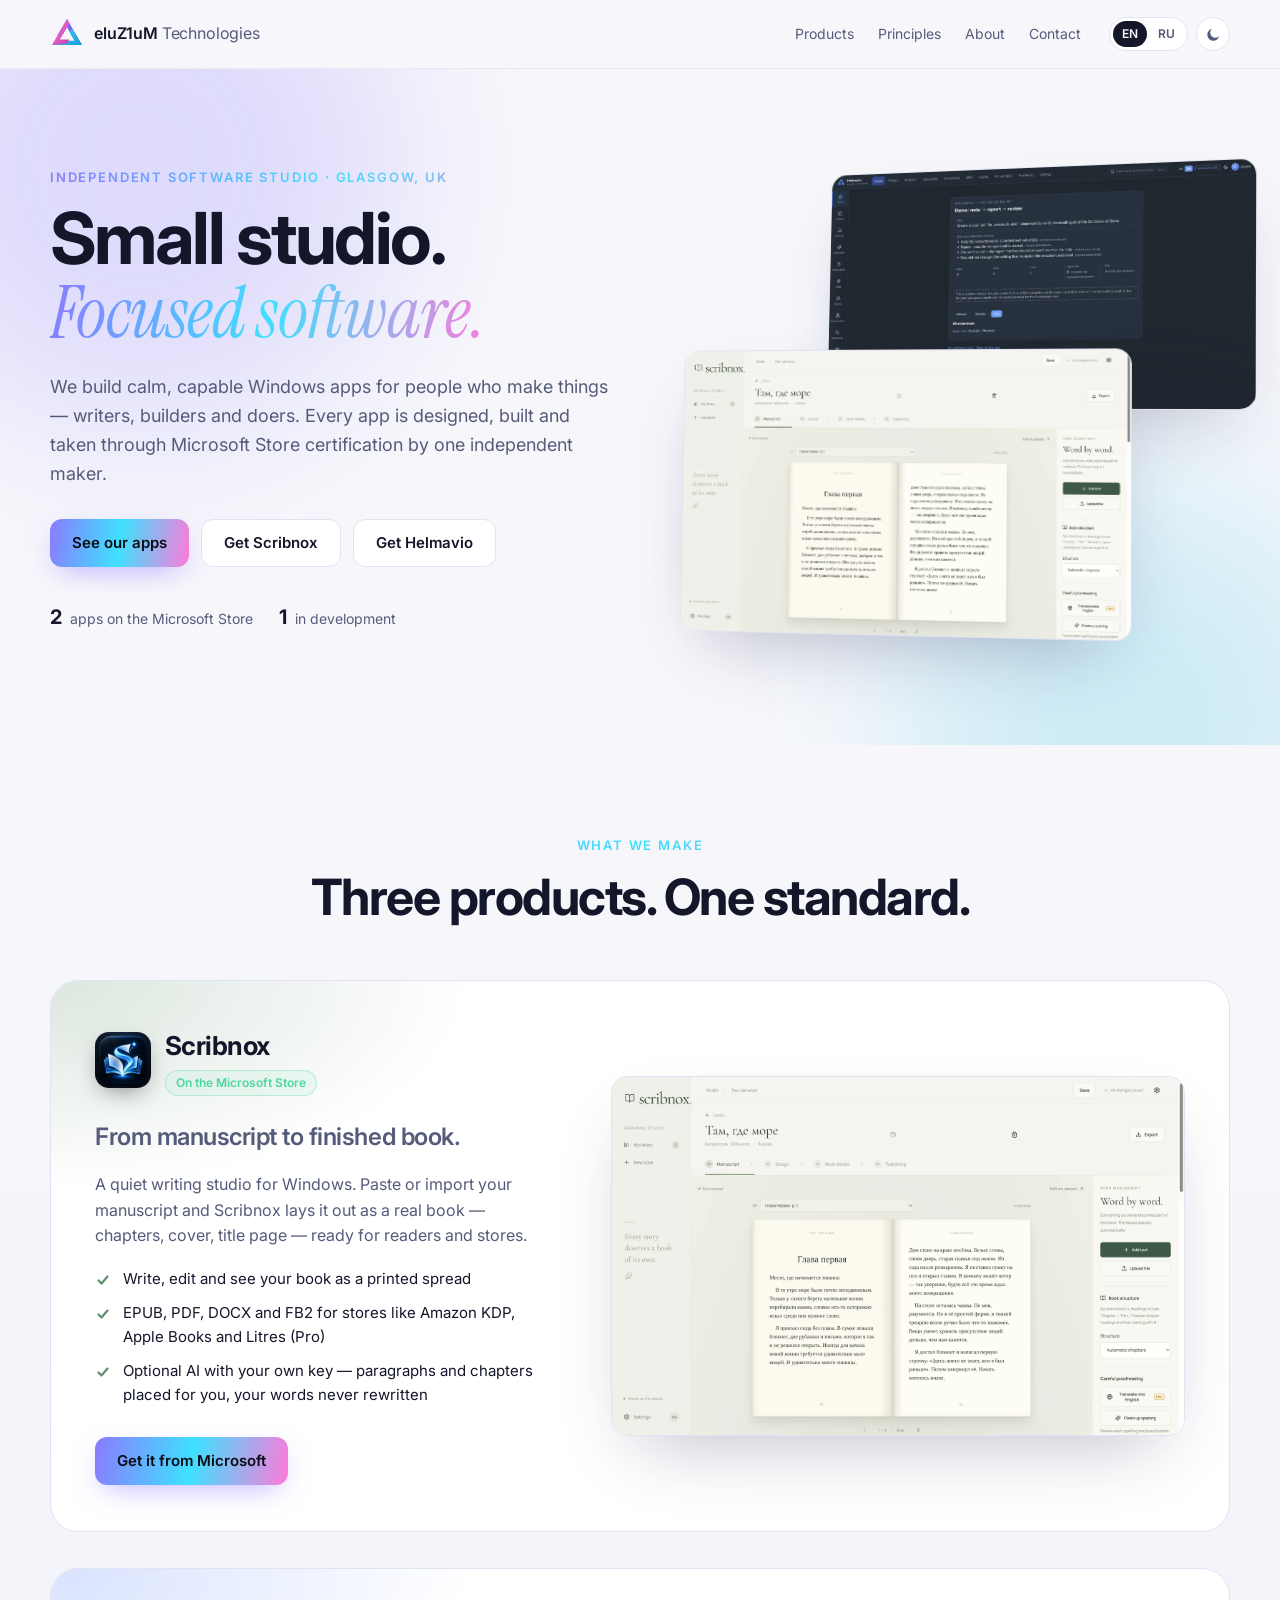
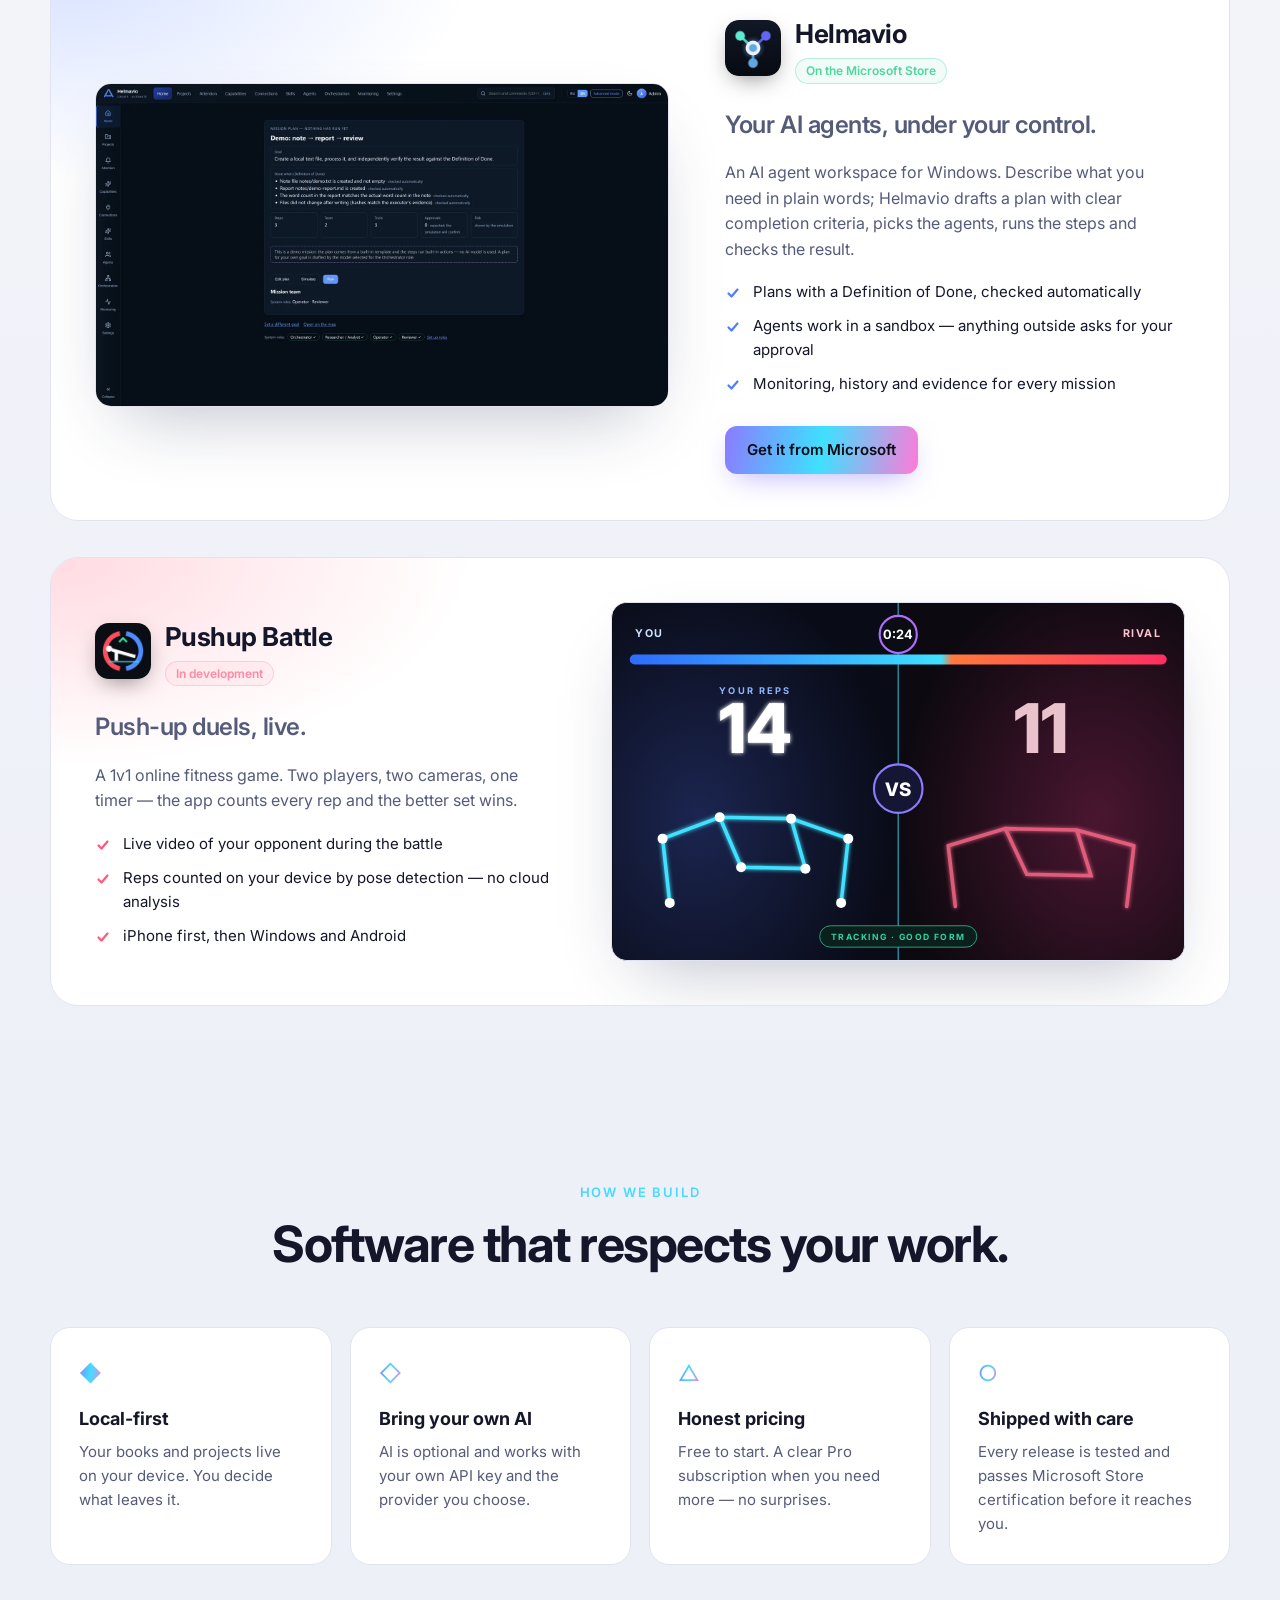
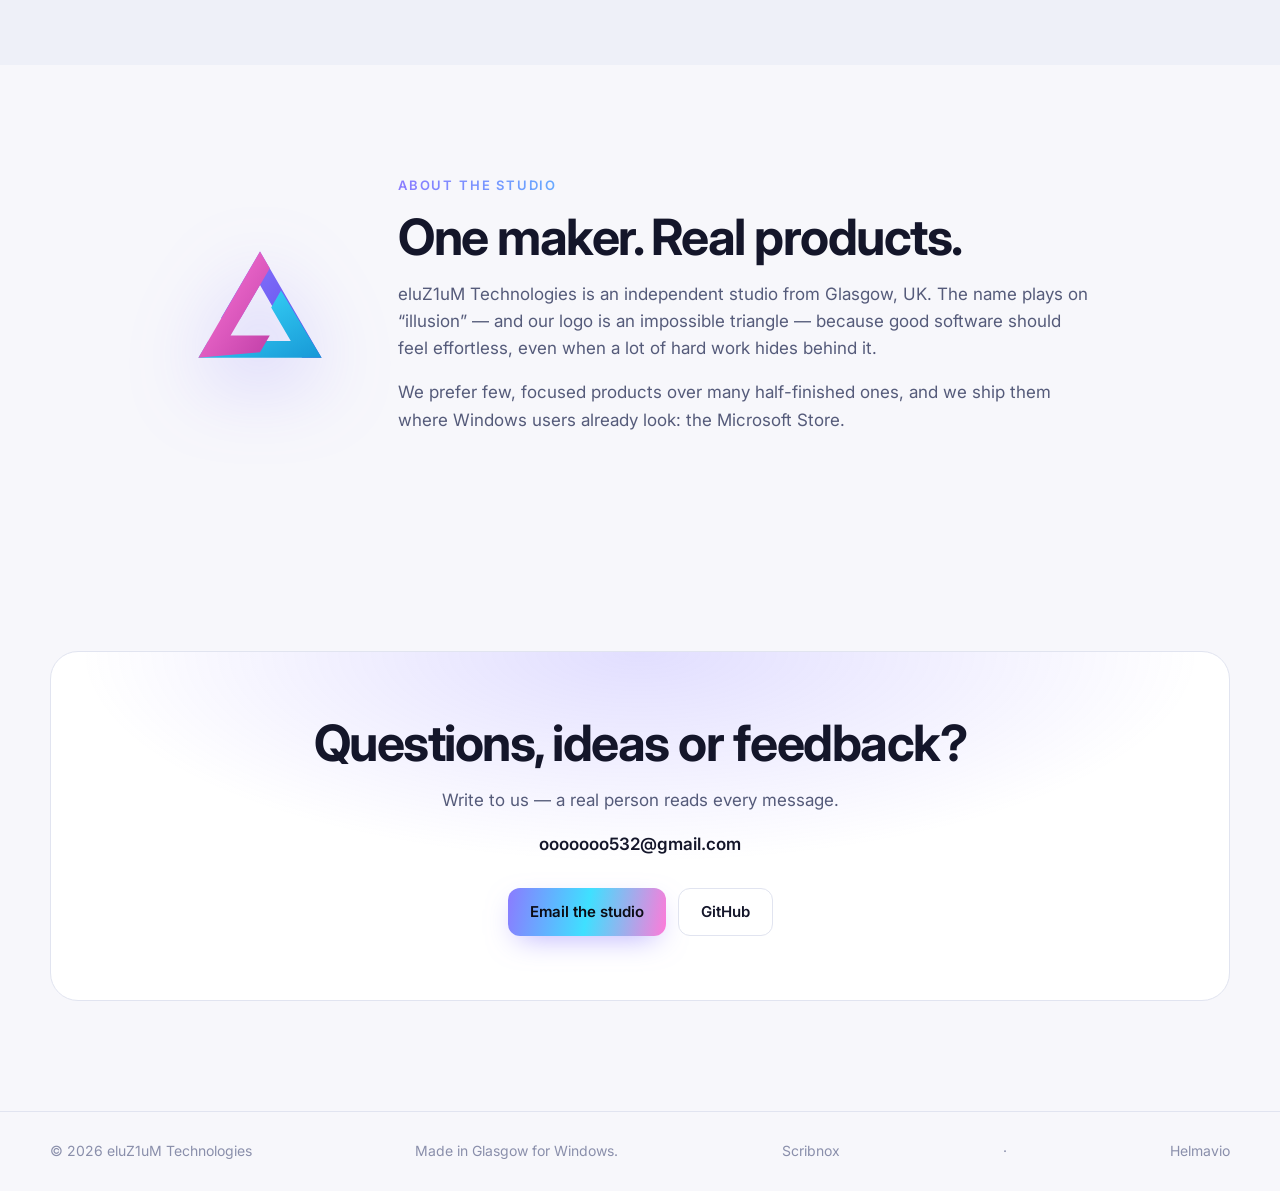
==== index.html @ c5e00492 "eluZ1uM Technologies website" ====
<!doctype html>
<html lang="en" data-theme="dark">
<head>
<meta charset="utf-8">
<meta name="viewport" content="width=device-width, initial-scale=1">
<title>eluZ1uM Technologies — Small studio. Focused software.</title>
<meta name="description" content="eluZ1uM Technologies is an independent software studio building focused Windows apps: Scribnox for writers, Helmavio for AI agents, and Pushup Battle.">
<meta property="og:title" content="eluZ1uM Technologies — Small studio. Focused software.">
<meta property="og:description" content="Independent software studio building focused Windows apps: Scribnox, Helmavio and Pushup Battle.">
<meta property="og:type" content="website">
<meta property="og:url" content="https://eluz1um.github.io/">
<meta property="og:image" content="https://eluz1um.github.io/assets/og.png">
<meta name="theme-color" content="#0b0c14">
<link rel="icon" href="assets/logo.svg" type="image/svg+xml">
<link rel="preconnect" href="https://fonts.googleapis.com">
<link rel="preconnect" href="https://fonts.gstatic.com" crossorigin>
<link href="https://fonts.googleapis.com/css2?family=Inter:wght@400;500;600;700&family=Instrument+Serif:ital@0;1&display=swap" rel="stylesheet">
<link rel="stylesheet" href="assets/styles.css">
<script>
  // Theme and language before first paint (saved choice, else the system's).
  (function () {
    var d = document.documentElement, t = null, l = null;
    try { t = localStorage.getItem('elz-theme'); l = localStorage.getItem('elz-lang'); } catch (e) {}
    d.dataset.theme = t || (matchMedia('(prefers-color-scheme: light)').matches ? 'light' : 'dark');
    d.lang = l || ((navigator.language || '').toLowerCase().startsWith('ru') ? 'ru' : 'en');
  })();
</script>
</head>
<body>
<a class="skip" href="#products" data-i18n="skip">Skip to products</a>

<header class="nav">
  <div class="wrap nav-in">
    <a class="brand" href="#top" aria-label="eluZ1uM Technologies — home">
      <img src="assets/logo.svg" alt="" width="34" height="34">
      <span>eluZ1uM <b>Technologies</b></span>
    </a>
    <nav class="links" aria-label="Main">
      <a href="#products" data-i18n="nav.products">Products</a>
      <a href="#principles" data-i18n="nav.principles">Principles</a>
      <a href="#about" data-i18n="nav.about">About</a>
      <a href="#contact" data-i18n="nav.contact">Contact</a>
    </nav>
    <div class="tools">
      <button class="pill" id="lang" type="button" aria-label="Language / Язык"><span data-lang="en">EN</span><span data-lang="ru">RU</span></button>
      <button class="icon" id="theme" type="button" aria-label="Light / dark">
        <svg class="sun" viewBox="0 0 24 24" aria-hidden="true"><circle cx="12" cy="12" r="4.5"/><path d="M12 1.5v3M12 19.5v3M1.5 12h3M19.5 12h3M4.6 4.6l2.1 2.1M17.3 17.3l2.1 2.1M4.6 19.4l2.1-2.1M17.3 6.7l2.1-2.1"/></svg>
        <svg class="moon" viewBox="0 0 24 24" aria-hidden="true"><path d="M20 14.5A8.5 8.5 0 1 1 9.5 4a7 7 0 0 0 10.5 10.5z"/></svg>
      </button>
    </div>
  </div>
</header>

<main id="top">
  <!-- HERO -->
  <section class="hero">
    <div class="glow g1"></div><div class="glow g2"></div>
    <div class="wrap hero-in">
      <div class="hero-copy reveal">
        <p class="eyebrow" data-i18n="hero.eyebrow">Independent software studio · Glasgow, UK</p>
        <h1><span data-i18n="hero.h1a">Small studio.</span><br><em data-i18n="hero.h1b">Focused software.</em></h1>
        <p class="lead" data-i18n="hero.lead">We build calm, capable Windows apps for people who make things — writers, builders and doers. Every app is designed, built and taken through Microsoft Store certification by one independent maker.</p>
        <div class="cta">
          <a class="btn primary" href="#products" data-i18n="hero.cta1">See our apps</a>
          <a class="btn ghost" href="https://apps.microsoft.com/detail/9PL5TT6W1RSF" target="_blank" rel="noopener" data-i18n="hero.cta2">Get Scribnox</a>
          <a class="btn ghost" href="https://apps.microsoft.com/detail/9NWDJV026M44" target="_blank" rel="noopener" data-i18n="hero.cta3">Get Helmavio</a>
        </div>
        <ul class="facts">
          <li><b>2</b> <span data-i18n="facts.live">apps on the Microsoft Store</span></li>
          <li><b>1</b> <span data-i18n="facts.dev">in development</span></li>
        </ul>
      </div>
      <div class="hero-art reveal" aria-hidden="true">
        <div class="shot back"><img src="assets/helmavio.webp" alt="" width="1600" height="900"></div>
        <div class="shot front"><img src="assets/scribnox.webp" alt="" width="1600" height="1000"></div>
      </div>
    </div>
  </section>

  <!-- PRODUCTS -->
  <section id="products" class="products">
    <div class="wrap">
      <header class="sec-head reveal">
        <p class="eyebrow" data-i18n="products.eyebrow">What we make</p>
        <h2 data-i18n="products.h2">Three products. One standard.</h2>
      </header>

      <!-- Scribnox -->
      <article class="product reveal" style="--accent:#5f8f6b">
        <div class="p-copy">
          <div class="p-name"><img src="assets/scribnox-icon.png" alt="" width="56" height="56"><div><h3>Scribnox</h3><span class="tag live" data-i18n="tag.live">On the Microsoft Store</span></div></div>
          <p class="p-tagline" data-i18n="sx.tagline">From manuscript to finished book.</p>
          <p data-i18n="sx.text">A quiet writing studio for Windows. Paste or import your manuscript and Scribnox lays it out as a real book — chapters, cover, title page — ready for readers and stores.</p>
          <ul class="ticks">
            <li data-i18n="sx.b1">Write, edit and see your book as a printed spread</li>
            <li data-i18n="sx.b2">EPUB, PDF, DOCX and FB2 for stores like Amazon KDP, Apple Books and Litres (Pro)</li>
            <li data-i18n="sx.b3">Optional AI with your own key — paragraphs and chapters placed for you, your words never rewritten</li>
          </ul>
          <div class="p-cta">
            <a class="store-badge" href="https://apps.microsoft.com/detail/9PL5TT6W1RSF?mode=full" target="_blank" rel="noopener"><img data-badge src="https://get.microsoft.com/images/en-us%20dark.svg" alt="Get it from Microsoft" width="166" height="52"></a>
          </div>
        </div>
        <figure class="p-shot"><img src="assets/scribnox.webp" alt="Scribnox showing a book as a two-page spread" width="1600" height="1000" loading="lazy"></figure>
      </article>

      <!-- Helmavio -->
      <article class="product flip reveal" style="--accent:#4f7dff">
        <div class="p-copy">
          <div class="p-name"><img src="assets/helmavio-icon.png" alt="" width="56" height="56"><div><h3>Helmavio</h3><span class="tag live" data-i18n="tag.live">On the Microsoft Store</span></div></div>
          <p class="p-tagline" data-i18n="hm.tagline">Your AI agents, under your control.</p>
          <p data-i18n="hm.text">An AI agent workspace for Windows. Describe what you need in plain words; Helmavio drafts a plan with clear completion criteria, picks the agents, runs the steps and checks the result.</p>
          <ul class="ticks">
            <li data-i18n="hm.b1">Plans with a Definition of Done, checked automatically</li>
            <li data-i18n="hm.b2">Agents work in a sandbox — anything outside asks for your approval</li>
            <li data-i18n="hm.b3">Monitoring, history and evidence for every mission</li>
          </ul>
          <div class="p-cta"><a class="store-badge" href="https://apps.microsoft.com/detail/9NWDJV026M44?mode=full" target="_blank" rel="noopener"><img data-badge src="https://get.microsoft.com/images/en-us%20dark.svg" alt="Get it from Microsoft" width="166" height="52"></a></div>
        </div>
        <figure class="p-shot"><img src="assets/helmavio.webp" alt="Helmavio mission plan with completion criteria" width="1600" height="900" loading="lazy"></figure>
      </article>

      <!-- Pushup Battle -->
      <article class="product reveal" style="--accent:#ff5a7a">
        <div class="p-copy">
          <div class="p-name"><img src="assets/pushup-icon.png" alt="" width="56" height="56"><div><h3>Pushup Battle</h3><span class="tag dev" data-i18n="tag.dev">In development</span></div></div>
          <p class="p-tagline" data-i18n="pb.tagline">Push-up duels, live.</p>
          <p data-i18n="pb.text">A 1v1 online fitness game. Two players, two cameras, one timer — the app counts every rep and the better set wins.</p>
          <ul class="ticks">
            <li data-i18n="pb.b1">Live video of your opponent during the battle</li>
            <li data-i18n="pb.b2">Reps counted on your device by pose detection — no cloud analysis</li>
            <li data-i18n="pb.b3">iPhone first, then Windows and Android</li>
          </ul>
        </div>
        <figure class="p-shot battle" aria-label="Pushup Battle interface concept">
          <svg viewBox="0 0 800 500" role="img" aria-hidden="true">
            <defs>
              <linearGradient id="bar" x1="0" x2="1"><stop offset="0" stop-color="#2f6bff"/><stop offset=".58" stop-color="#3fe0ff"/><stop offset=".6" stop-color="#ff7a3d"/><stop offset="1" stop-color="#ff2e63"/></linearGradient>
              <radialGradient id="l" cx=".3" cy=".6" r=".7"><stop offset="0" stop-color="#1b2550"/><stop offset="1" stop-color="#090b16"/></radialGradient>
              <radialGradient id="r" cx=".7" cy=".6" r=".7"><stop offset="0" stop-color="#4a1630"/><stop offset="1" stop-color="#0d0910"/></radialGradient>
              <filter id="gl"><feGaussianBlur stdDeviation="3" result="b"/><feMerge><feMergeNode in="b"/><feMergeNode in="SourceGraphic"/></feMerge></filter>
            </defs>
            <rect width="400" height="500" fill="url(#l)"/><rect x="400" width="400" height="500" fill="url(#r)"/>
            <rect x="399" width="2" height="500" fill="#3fe0ff" opacity=".6"/>
            <rect x="24" y="72" width="752" height="14" rx="7" fill="url(#bar)"/>
            <text x="32" y="48" fill="#cfe0ff" font-family="Inter,Arial" font-size="15" font-weight="700" letter-spacing="2">YOU</text>
            <text x="768" y="48" fill="#ffc2cf" font-family="Inter,Arial" font-size="15" font-weight="700" letter-spacing="2" text-anchor="end">RIVAL</text>
            <circle cx="400" cy="44" r="26" fill="#0b0c14" stroke="#b26bff" stroke-width="3"/>
            <text x="400" y="51" fill="#fff" font-family="Inter,Arial" font-size="18" font-weight="700" text-anchor="middle">0:24</text>
            <!-- pose skeletons -->
            <g stroke="#3fe0ff" stroke-width="5" stroke-linecap="round" fill="none" filter="url(#gl)">
              <path d="M70 330 L150 300 L250 302 L330 330 M150 300 L180 370 L270 372 L250 302 M70 330 L80 420 M330 330 L320 420"/>
            </g>
            <g fill="#fff"><circle cx="70" cy="330" r="7"/><circle cx="150" cy="300" r="7"/><circle cx="250" cy="302" r="7"/><circle cx="330" cy="330" r="7"/><circle cx="180" cy="370" r="7"/><circle cx="270" cy="372" r="7"/><circle cx="80" cy="420" r="7"/><circle cx="320" cy="420" r="7"/></g>
            <g stroke="#ff6a8a" stroke-width="5" stroke-linecap="round" fill="none" opacity=".85" filter="url(#gl)">
              <path d="M470 340 L550 316 L650 318 L730 340 M550 316 L580 380 L670 382 L650 318 M470 340 L480 425 M730 340 L720 425"/>
            </g>
            <circle cx="400" cy="260" r="34" fill="#141633" stroke="#8b7bff" stroke-width="3"/>
            <text x="400" y="270" fill="#fff" font-family="Inter,Arial" font-size="26" font-weight="800" text-anchor="middle">VS</text>
            <text x="200" y="210" fill="#fff" font-family="Inter,Arial" font-size="96" font-weight="800" text-anchor="middle" filter="url(#gl)">14</text>
            <text x="600" y="210" fill="#ffd6df" font-family="Inter,Arial" font-size="96" font-weight="800" text-anchor="middle" opacity=".9">11</text>
            <text x="200" y="128" fill="#8fb4ff" font-family="Inter,Arial" font-size="13" font-weight="700" letter-spacing="3" text-anchor="middle">YOUR REPS</text>
            <rect x="290" y="452" width="220" height="30" rx="15" fill="#0b1f1c" stroke="#2fd3a0"/>
            <text x="400" y="472" fill="#2fd3a0" font-family="Inter,Arial" font-size="12" font-weight="700" letter-spacing="2" text-anchor="middle">TRACKING · GOOD FORM</text>
          </svg>
        </figure>
      </article>
    </div>
  </section>

  <!-- PRINCIPLES -->
  <section id="principles" class="principles">
    <div class="wrap">
      <header class="sec-head reveal">
        <p class="eyebrow" data-i18n="pr.eyebrow">How we build</p>
        <h2 data-i18n="pr.h2">Software that respects your work.</h2>
      </header>
      <div class="cards">
        <div class="card reveal"><span class="ic">◆</span><h3 data-i18n="pr.c1h">Local-first</h3><p data-i18n="pr.c1">Your books and projects live on your device. You decide what leaves it.</p></div>
        <div class="card reveal"><span class="ic">◇</span><h3 data-i18n="pr.c2h">Bring your own AI</h3><p data-i18n="pr.c2">AI is optional and works with your own API key and the provider you choose.</p></div>
        <div class="card reveal"><span class="ic">△</span><h3 data-i18n="pr.c3h">Honest pricing</h3><p data-i18n="pr.c3">Free to start. A clear Pro subscription when you need more — no surprises.</p></div>
        <div class="card reveal"><span class="ic">○</span><h3 data-i18n="pr.c4h">Shipped with care</h3><p data-i18n="pr.c4">Every release is tested and passes Microsoft Store certification before it reaches you.</p></div>
      </div>
    </div>
  </section>

  <!-- ABOUT -->
  <section id="about" class="about">
    <div class="wrap about-in reveal">
      <img class="about-logo" src="assets/logo.svg" alt="" width="120" height="120">
      <div>
        <p class="eyebrow" data-i18n="ab.eyebrow">About the studio</p>
        <h2 data-i18n="ab.h2">One maker. Real products.</h2>
        <p data-i18n="ab.p1">eluZ1uM Technologies is an independent studio from Glasgow, UK. The name plays on “illusion” — and our logo is an impossible triangle — because good software should feel effortless, even when a lot of hard work hides behind it.</p>
        <p data-i18n="ab.p2">We prefer few, focused products over many half-finished ones, and we ship them where Windows users already look: the Microsoft Store.</p>
      </div>
    </div>
  </section>

  <!-- CONTACT -->
  <section id="contact" class="contact">
    <div class="wrap contact-in reveal">
      <h2 data-i18n="ct.h2">Questions, ideas or feedback?</h2>
      <p data-i18n="ct.p">Write to us — a real person reads every message.</p>
      <p class="mail"><span>ooooooo532@gmail.com</span></p>
      <div class="cta center">
        <a class="btn primary" href="mailto:ooooooo532@gmail.com" data-i18n="ct.btn">Email the studio</a>
        <a class="btn ghost" href="https://github.com/eluZ1uM" target="_blank" rel="noopener">GitHub</a>
      </div>
    </div>
  </section>
</main>

<footer class="foot">
  <div class="wrap foot-in">
    <span>© <span id="year">2026</span> eluZ1uM Technologies</span>
    <span data-i18n="ft.made">Made in Glasgow for Windows.</span>
    <a href="https://apps.microsoft.com/detail/9PL5TT6W1RSF" target="_blank" rel="noopener">Scribnox</a> · <a href="https://apps.microsoft.com/detail/9NWDJV026M44" target="_blank" rel="noopener">Helmavio</a>
  </div>
</footer>

<script src="assets/site.js"></script>
</body>
</html>
---- assets/styles.css ----
/* eluZ1uM Technologies — studio site. Dark first, light via [data-theme="light"]. */
:root {
  --bg: #0b0c14; --bg2: #11131f; --card: #151829; --line: #252a40;
  --text: #eef0fb; --muted: #9aa0bd; --dim: #6b7192;
  --violet: #8b7bff; --cyan: #3fe0ff; --pink: #ff7ad9;
  --grad: linear-gradient(100deg, #8b7bff 0%, #3fe0ff 50%, #ff7ad9 100%);
  --shadow: 0 30px 80px -20px #000c;
  --radius: 20px;
  color-scheme: dark;
}
:root[data-theme="light"] {
  --bg: #f7f7fb; --bg2: #eef0f8; --card: #ffffff; --line: #e1e4f0;
  --text: #14162a; --muted: #555b7a; --dim: #8a8fab;
  --shadow: 0 30px 70px -28px #2a2f5a55;
  color-scheme: light;
}
* { box-sizing: border-box; }
html { scroll-behavior: smooth; }
body { margin: 0; background: var(--bg); color: var(--text); font: 16px/1.6 Inter, system-ui, "Segoe UI", sans-serif; -webkit-font-smoothing: antialiased; overflow-x: hidden; }
img { max-width: 100%; height: auto; display: block; }
a { color: inherit; }
.wrap { width: min(1180px, 100% - 40px); margin-inline: auto; }
.skip { position: absolute; left: -999px; top: 8px; background: var(--card); padding: 8px 14px; border-radius: 8px; z-index: 99; }
.skip:focus { left: 12px; }
:focus-visible { outline: 2px solid var(--cyan); outline-offset: 3px; border-radius: 6px; }

/* nav */
.nav { position: sticky; top: 0; z-index: 20; backdrop-filter: blur(14px); background: color-mix(in srgb, var(--bg) 78%, transparent); border-bottom: 1px solid color-mix(in srgb, var(--line) 70%, transparent); }
.nav-in { display: flex; align-items: center; gap: 28px; height: 68px; }
.brand { display: flex; align-items: center; gap: 10px; text-decoration: none; font-weight: 600; letter-spacing: -.01em; }
.brand b { font-weight: 400; color: var(--muted); }
.links { display: flex; gap: 24px; margin-left: auto; }
.links a { text-decoration: none; color: var(--muted); font-size: 14px; transition: color .2s; }
.links a:hover { color: var(--text); }
.tools { display: flex; gap: 8px; }
.pill, .icon { height: 34px; border: 1px solid var(--line); background: var(--card); color: var(--muted); border-radius: 999px; cursor: pointer; font: 600 12px Inter, sans-serif; }
.pill { display: flex; padding: 3px; gap: 2px; }
.pill span { padding: 0 9px; border-radius: 999px; line-height: 26px; }
html[lang="en"] .pill [data-lang="en"], html[lang="ru"] .pill [data-lang="ru"] { background: var(--text); color: var(--bg); }
.icon { width: 34px; display: grid; place-items: center; }
.icon svg { width: 17px; height: 17px; fill: none; stroke: currentColor; stroke-width: 1.8; stroke-linecap: round; }
.icon .moon { fill: currentColor; stroke: none; }
[data-theme="dark"] .icon .moon, [data-theme="light"] .icon .sun { display: none; }

/* buttons */
.btn { display: inline-flex; align-items: center; justify-content: center; height: 48px; padding: 0 22px; border-radius: 12px; text-decoration: none; font-weight: 600; font-size: 15px; transition: transform .2s, box-shadow .2s, background .2s; }
.btn:hover { transform: translateY(-1px); }
.btn.primary { color: #0b0c14; background: var(--grad); box-shadow: 0 10px 30px -10px #8b7bffaa; }
.btn.ghost { border: 1px solid var(--line); background: var(--card); }
.cta { display: flex; flex-wrap: wrap; gap: 12px; margin-top: 30px; }
.cta.center { justify-content: center; }

/* hero */
.hero { position: relative; padding: 96px 0 110px; overflow: hidden; }
.glow { position: absolute; border-radius: 50%; filter: blur(90px); opacity: .45; pointer-events: none; }
.g1 { width: 520px; height: 520px; background: #6b5bff; top: -160px; left: -120px; }
.g2 { width: 460px; height: 460px; background: #13b8e0; bottom: -200px; right: -80px; opacity: .3; }
[data-theme="light"] .glow { opacity: .18; }
.hero-in { position: relative; display: grid; grid-template-columns: 1.02fr 1fr; gap: 56px; align-items: center; }
.eyebrow { margin: 0 0 14px; font-size: 13px; font-weight: 600; letter-spacing: .14em; text-transform: uppercase; background: var(--grad); -webkit-background-clip: text; background-clip: text; color: transparent; }
h1 { margin: 0; font-size: clamp(42px, 5.6vw, 74px); line-height: 1.02; letter-spacing: -.035em; font-weight: 700; }
h1 em, h2 em { font-family: "Instrument Serif", Georgia, serif; font-style: italic; font-weight: 400; letter-spacing: -.01em; background: var(--grad); -webkit-background-clip: text; background-clip: text; color: transparent; padding-right: .06em; }
.lead { margin: 24px 0 0; max-width: 560px; color: var(--muted); font-size: 18px; }
.facts { list-style: none; display: flex; flex-wrap: wrap; gap: 10px 26px; padding: 0; margin: 34px 0 0; color: var(--muted); font-size: 14px; }
.facts b { color: var(--text); font-size: 20px; margin-right: 4px; }
.hero-art { position: relative; height: 470px; perspective: 1400px; }
.shot { position: absolute; border-radius: 16px; overflow: hidden; border: 1px solid var(--line); box-shadow: var(--shadow); background: var(--card); }
.shot.back { width: 78%; right: -4%; top: 0; transform: rotateY(-14deg) rotateX(4deg); opacity: .9; }
.shot.front { width: 82%; left: 0; bottom: 0; transform: rotateY(-8deg) rotateX(3deg); }
.hero-art:hover .front { transform: rotateY(-3deg) rotateX(1deg) translateY(-4px); }
.shot { transition: transform .8s cubic-bezier(.2,.7,.2,1); }

/* sections */
section { scroll-margin-top: 70px; }
.sec-head { text-align: center; margin-bottom: 56px; }
h2 { margin: 0; font-size: clamp(32px, 4.2vw, 50px); line-height: 1.08; letter-spacing: -.03em; }
.products { padding: 90px 0 40px; background: linear-gradient(var(--bg), var(--bg2)); }
.product { display: grid; grid-template-columns: 1fr 1.25fr; gap: 56px; align-items: center; padding: 44px; margin-bottom: 36px; border-radius: 28px; background: var(--card); border: 1px solid var(--line); position: relative; overflow: hidden; }
.product::before { content: ""; position: absolute; inset: 0; background: radial-gradient(600px 300px at 0% 0%, color-mix(in srgb, var(--accent) 22%, transparent), transparent 70%); pointer-events: none; }
.product.flip { grid-template-columns: 1.25fr 1fr; }
.product.flip .p-copy { order: 2; }
.p-copy { position: relative; }
.p-name { display: flex; align-items: center; gap: 14px; }
.p-name img { border-radius: 14px; box-shadow: 0 8px 24px -8px #0008; }
.p-name h3 { margin: 0; font-size: 26px; letter-spacing: -.02em; }
.tag { display: inline-block; margin-top: 4px; font-size: 12px; font-weight: 600; padding: 2px 10px; border-radius: 999px; border: 1px solid; }
.tag.live { color: #4ed6a0; border-color: #4ed6a055; background: #4ed6a014; }
.tag.soon { color: #6fa0ff; border-color: #6fa0ff55; background: #6fa0ff14; }
.tag.dev { color: #ff8aa2; border-color: #ff8aa255; background: #ff8aa214; }
.p-tagline { margin: 22px 0 8px; font-size: 24px; font-weight: 600; letter-spacing: -.02em; }
.p-copy > p { color: var(--muted); }
.ticks { list-style: none; padding: 0; margin: 18px 0 0; display: grid; gap: 10px; }
.ticks li { position: relative; padding-left: 28px; font-size: 15px; }
.ticks li::before { content: ""; position: absolute; left: 0; top: 5px; width: 16px; height: 16px; border-radius: 50%; background: var(--accent); -webkit-mask: url('data:image/svg+xml;utf8,<svg xmlns="http://www.w3.org/2000/svg" viewBox="0 0 16 16"><path d="M3.5 8.5l3 3 6-7" fill="none" stroke="black" stroke-width="2.2" stroke-linecap="round" stroke-linejoin="round"/></svg>') center/16px no-repeat; mask: url('data:image/svg+xml;utf8,<svg xmlns="http://www.w3.org/2000/svg" viewBox="0 0 16 16"><path d="M3.5 8.5l3 3 6-7" fill="none" stroke="black" stroke-width="2.2" stroke-linecap="round" stroke-linejoin="round"/></svg>') center/16px no-repeat; }
.p-cta { margin-top: 28px; min-height: 52px; display: flex; align-items: center; }
.store-badge img { height: 52px; width: auto; }
.store-badge { display: inline-block; border-radius: 8px; transition: transform .2s; }
.store-badge:hover { transform: translateY(-1px); }
.p-shot { margin: 0; border-radius: 16px; overflow: hidden; border: 1px solid var(--line); box-shadow: var(--shadow); position: relative; }
.p-shot.battle { aspect-ratio: 16 / 10; background: #090b16; }
.p-shot.battle svg { width: 100%; height: 100%; display: block; }

/* principles */
.principles { padding: 100px 0; background: var(--bg2); }
.cards { display: grid; grid-template-columns: repeat(4, 1fr); gap: 18px; }
.card { padding: 28px; border-radius: var(--radius); background: var(--card); border: 1px solid var(--line); transition: transform .3s, border-color .3s; }
.card:hover { transform: translateY(-4px); border-color: color-mix(in srgb, var(--violet) 50%, var(--line)); }
.card .ic { font-size: 22px; background: var(--grad); -webkit-background-clip: text; background-clip: text; color: transparent; }
.card h3 { margin: 14px 0 6px; font-size: 18px; }
.card p { margin: 0; color: var(--muted); font-size: 15px; }

/* about / contact */
.about { padding: 110px 0; }
.about-in { display: grid; grid-template-columns: 160px 1fr; gap: 48px; align-items: center; max-width: 900px; }
.about-logo { width: 140px; height: 140px; filter: drop-shadow(0 20px 40px #6b5bff55); animation: float 7s ease-in-out infinite; }
.about p:not(.eyebrow) { color: var(--muted); font-size: 17px; }
.contact { padding: 90px 0 110px; }
.contact-in { text-align: center; padding: 64px 32px; border-radius: 28px; background: radial-gradient(800px 300px at 50% 0%, #6b5bff33, transparent 70%), var(--card); border: 1px solid var(--line); }
.contact-in p { color: var(--muted); font-size: 17px; }
.foot { border-top: 1px solid var(--line); padding: 28px 0; color: var(--dim); font-size: 14px; }
.foot-in { display: flex; flex-wrap: wrap; gap: 10px 28px; justify-content: space-between; }
.foot a { text-decoration: none; }
.foot a:hover { color: var(--text); }

/* motion */
@keyframes float { 50% { transform: translateY(-10px) rotate(4deg); } }
.reveal { opacity: 0; transform: translateY(24px); transition: opacity .8s ease, transform .8s cubic-bezier(.2,.7,.2,1); }
.reveal.in { opacity: 1; transform: none; }
@media (prefers-reduced-motion: reduce) { .reveal { opacity: 1; transform: none; transition: none; } .about-logo { animation: none; } html { scroll-behavior: auto; } }

/* responsive */
@media (max-width: 980px) {
  .hero-in, .product, .product.flip { grid-template-columns: 1fr; }
  .product.flip .p-copy { order: 0; }
  .hero-art { height: 340px; }
  .cards { grid-template-columns: 1fr 1fr; }
  .links { display: none; }
  .tools { margin-left: auto; }
}
@media (max-width: 560px) {
  .wrap { width: calc(100% - 32px); }
  .hero { padding: 56px 0 70px; }
  .hero-art { height: 230px; }
  .product { padding: 24px; border-radius: 22px; }
  .cards { grid-template-columns: 1fr; }
  .about-in { grid-template-columns: 1fr; text-align: center; }
  .about-logo { margin: 0 auto; width: 100px; height: 100px; }
  .brand span { font-size: 15px; }
}

.contact-in .mail span { font-weight: 600; color: var(--text); user-select: all; }
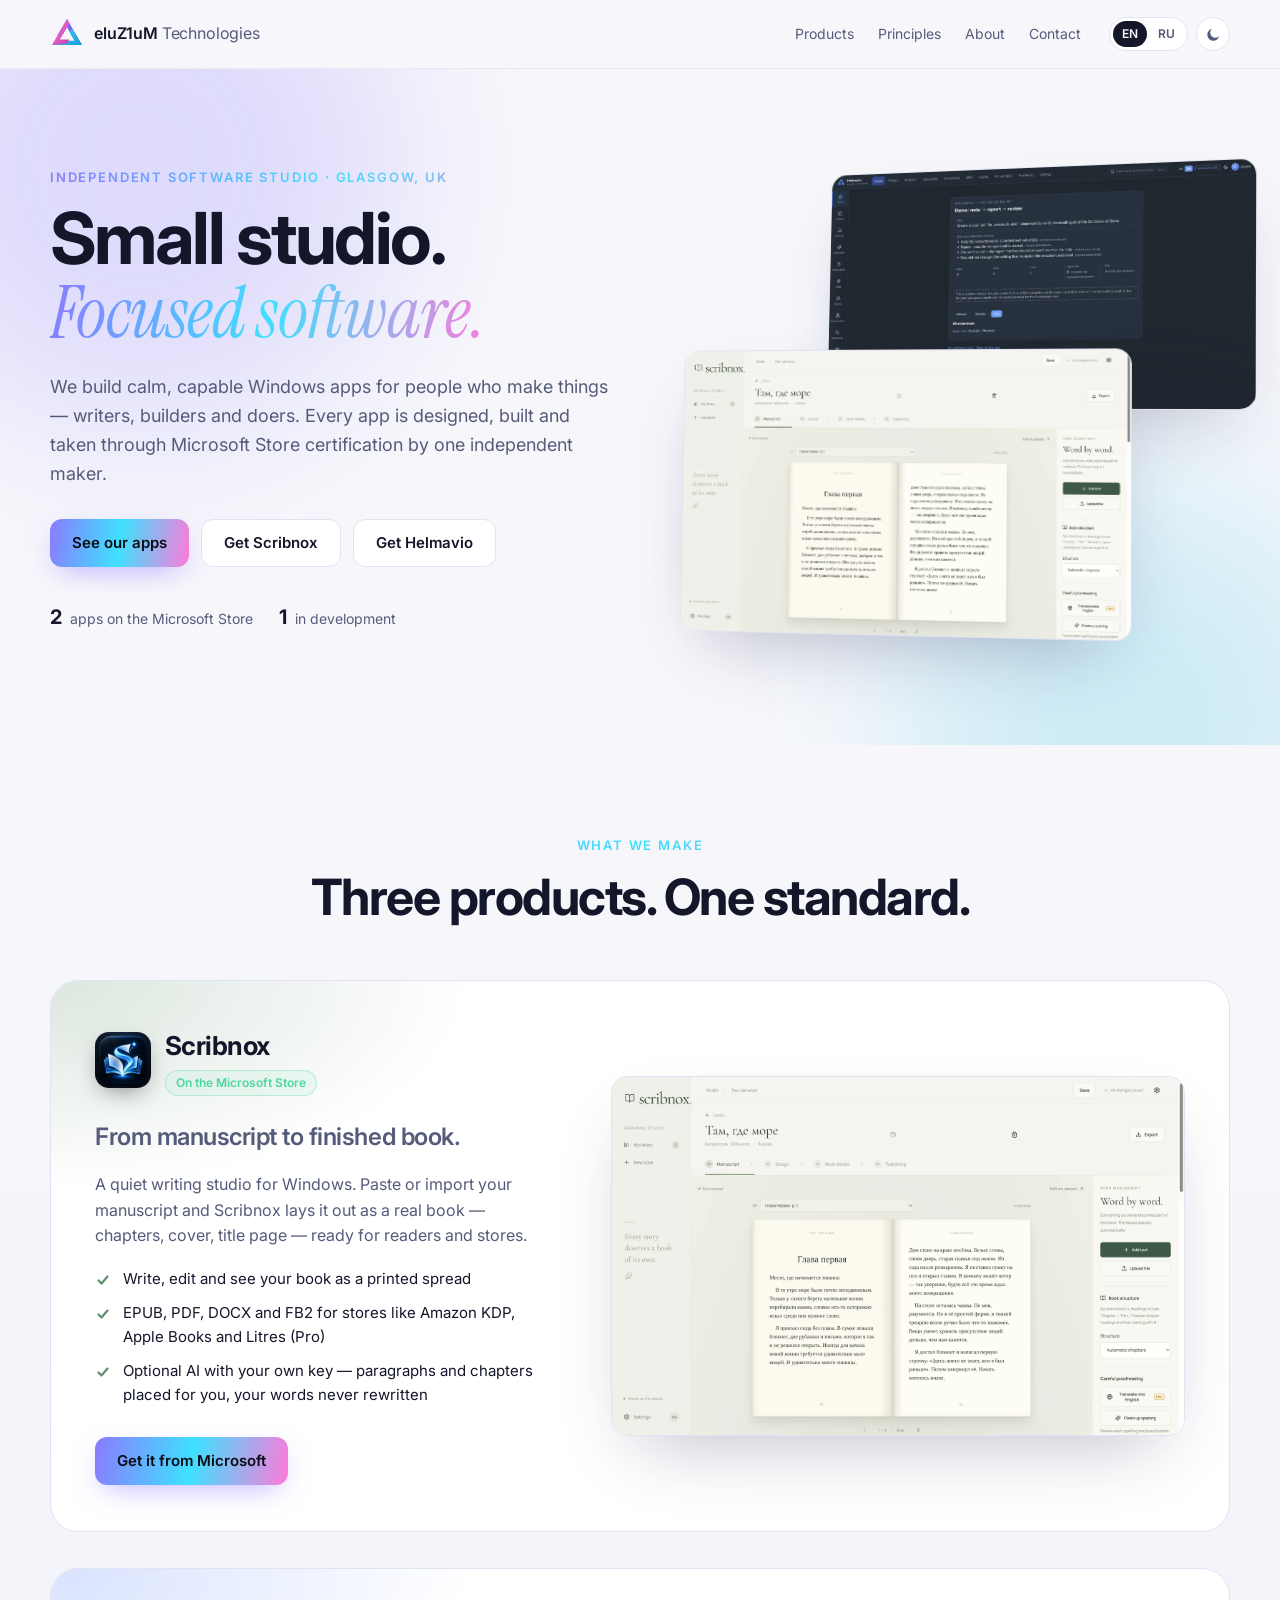
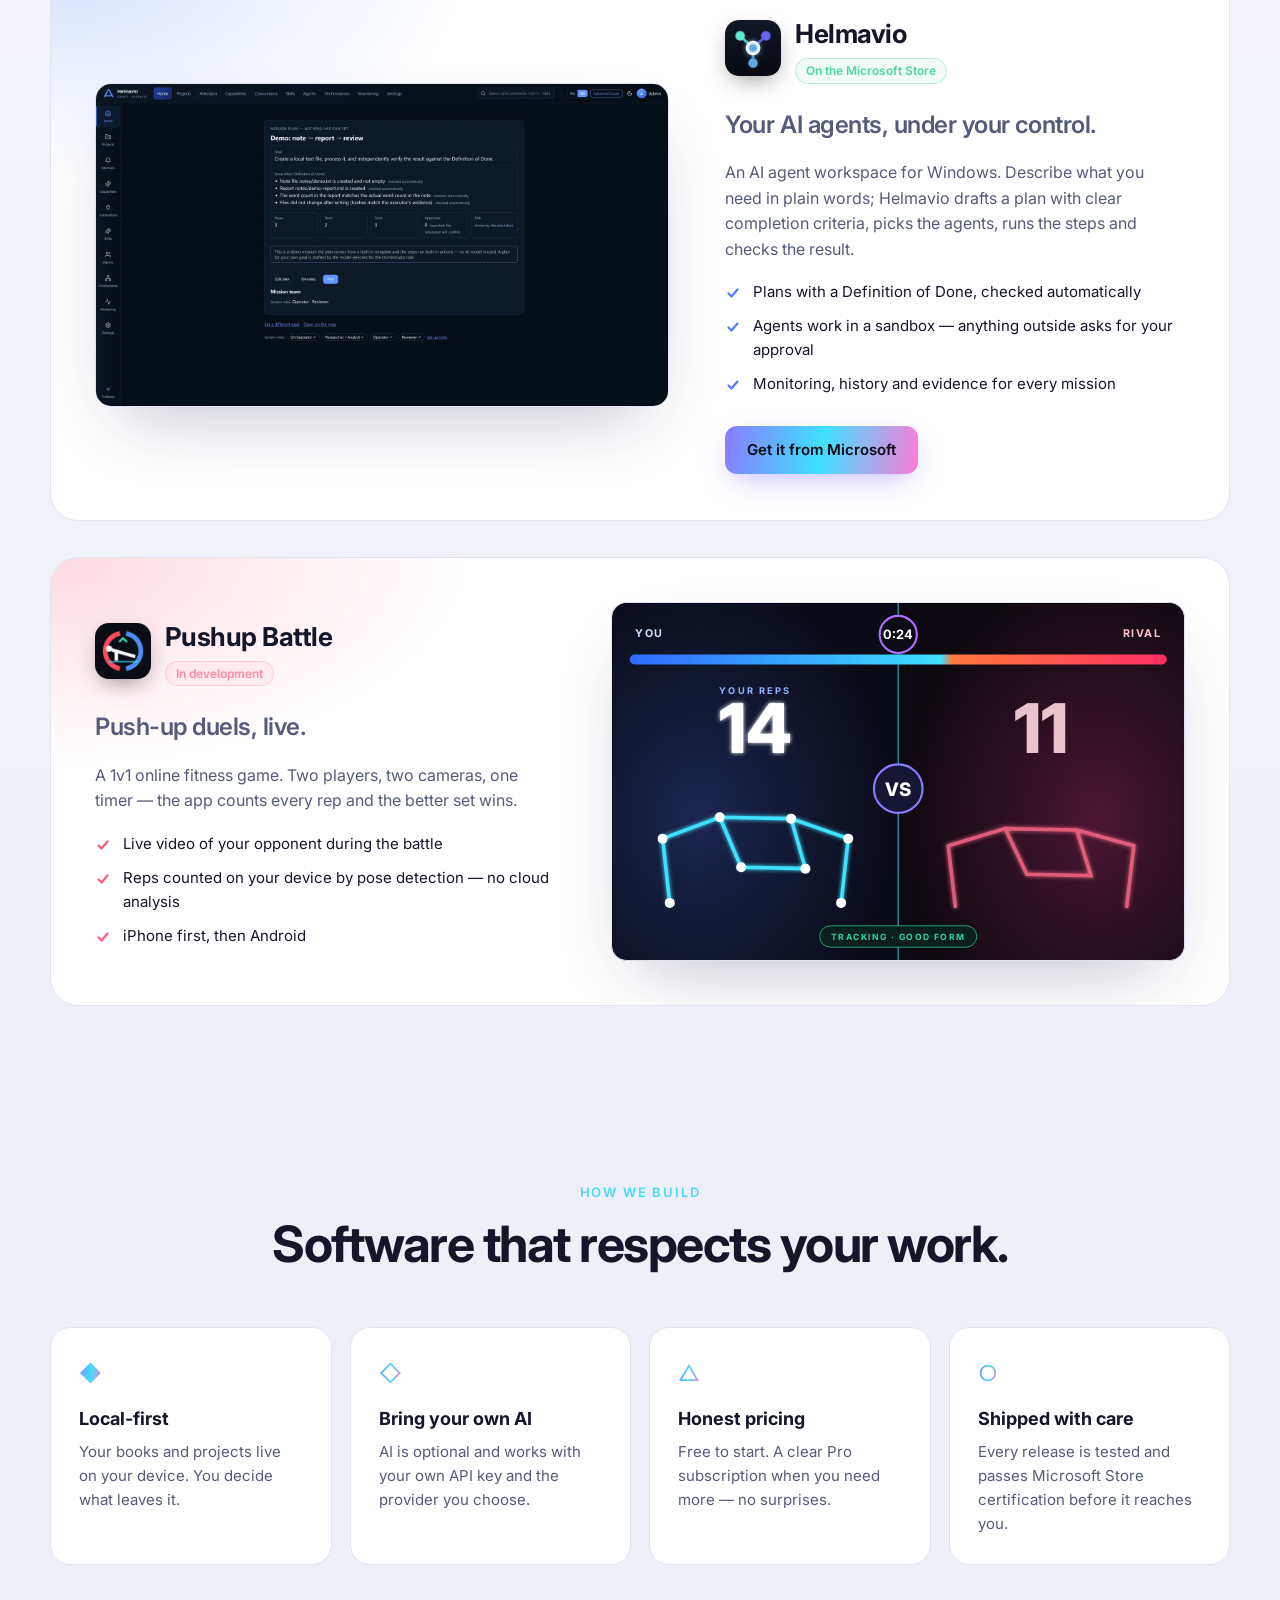
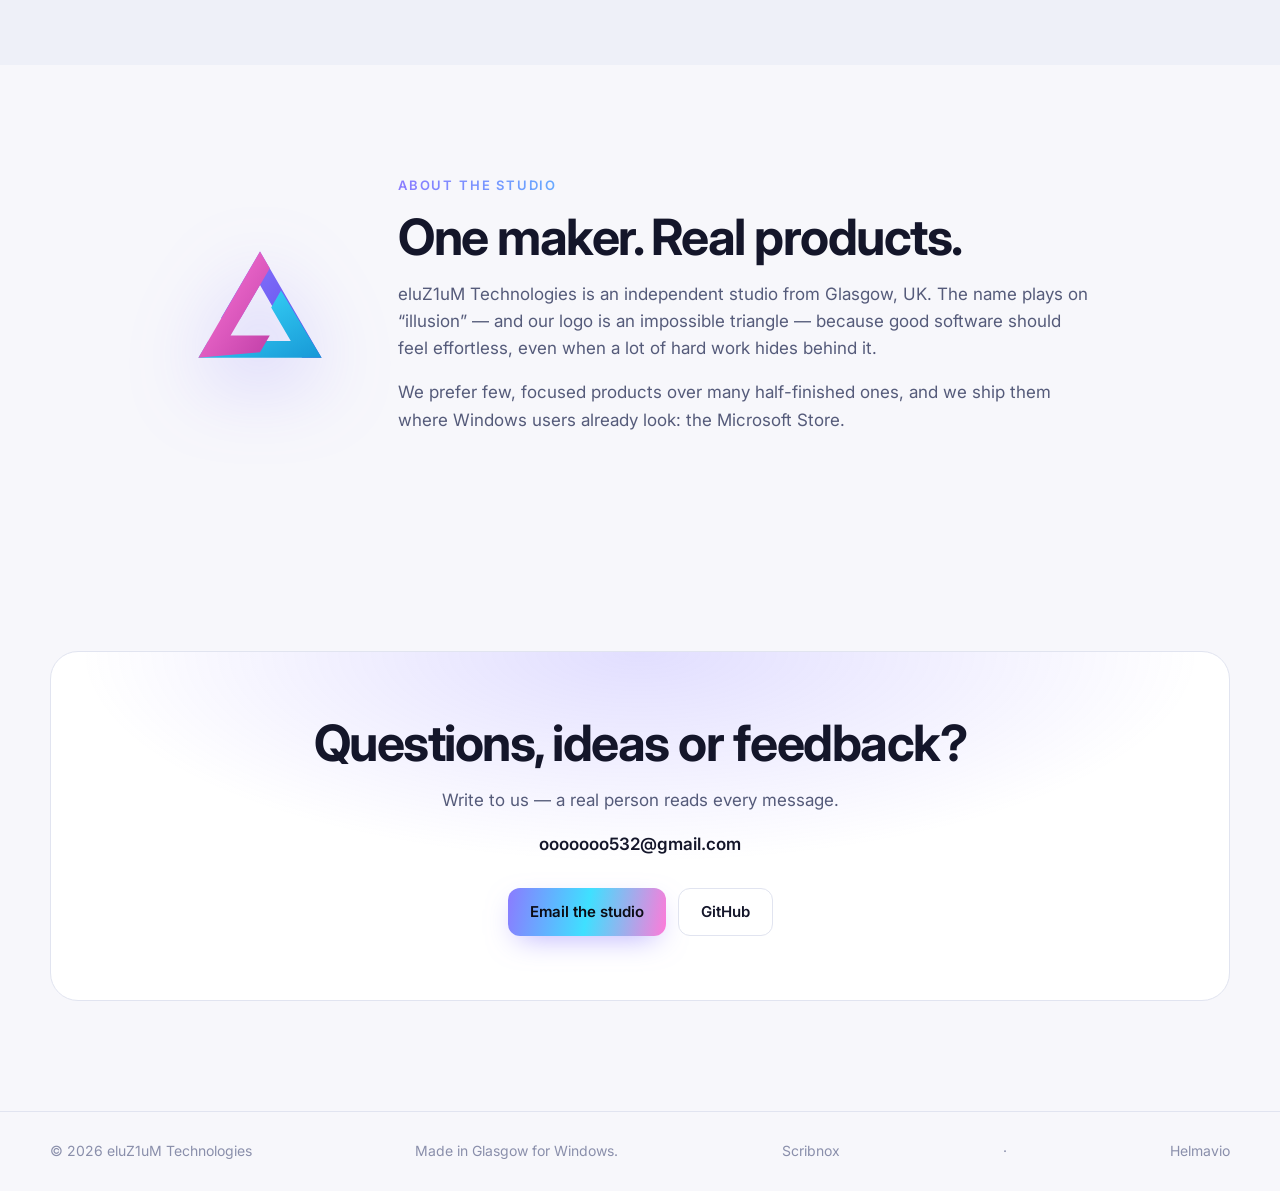
==== commit 642c218a: "eluZ1uM Technologies website" ====
--- a/index.html
+++ b/index.html
@@ -4,9 +4,9 @@
 <meta charset="utf-8">
 <meta name="viewport" content="width=device-width, initial-scale=1">
 <title>eluZ1uM Technologies — Small studio. Focused software.</title>
-<meta name="description" content="eluZ1uM Technologies is an independent software studio building focused Windows apps: Scribnox for writers, Helmavio for AI agents, and Pushup Battle.">
+<meta name="description" content="eluZ1uM Technologies is an independent software studio building focused apps: Scribnox for writers and Helmavio for AI agents on Windows, and Pushup Battle for iPhone.">
 <meta property="og:title" content="eluZ1uM Technologies — Small studio. Focused software.">
-<meta property="og:description" content="Independent software studio building focused Windows apps: Scribnox, Helmavio and Pushup Battle.">
+<meta property="og:description" content="Independent software studio building focused apps: Scribnox and Helmavio for Windows, Pushup Battle for iPhone.">
 <meta property="og:type" content="website">
 <meta property="og:url" content="https://eluz1um.github.io/">
 <meta property="og:image" content="https://eluz1um.github.io/assets/og.png">
@@ -128,7 +128,7 @@
           <ul class="ticks">
             <li data-i18n="pb.b1">Live video of your opponent during the battle</li>
             <li data-i18n="pb.b2">Reps counted on your device by pose detection — no cloud analysis</li>
-            <li data-i18n="pb.b3">iPhone first, then Windows and Android</li>
+            <li data-i18n="pb.b3">iPhone first, then Android</li>
           </ul>
         </div>
         <figure class="p-shot battle" aria-label="Pushup Battle interface concept">
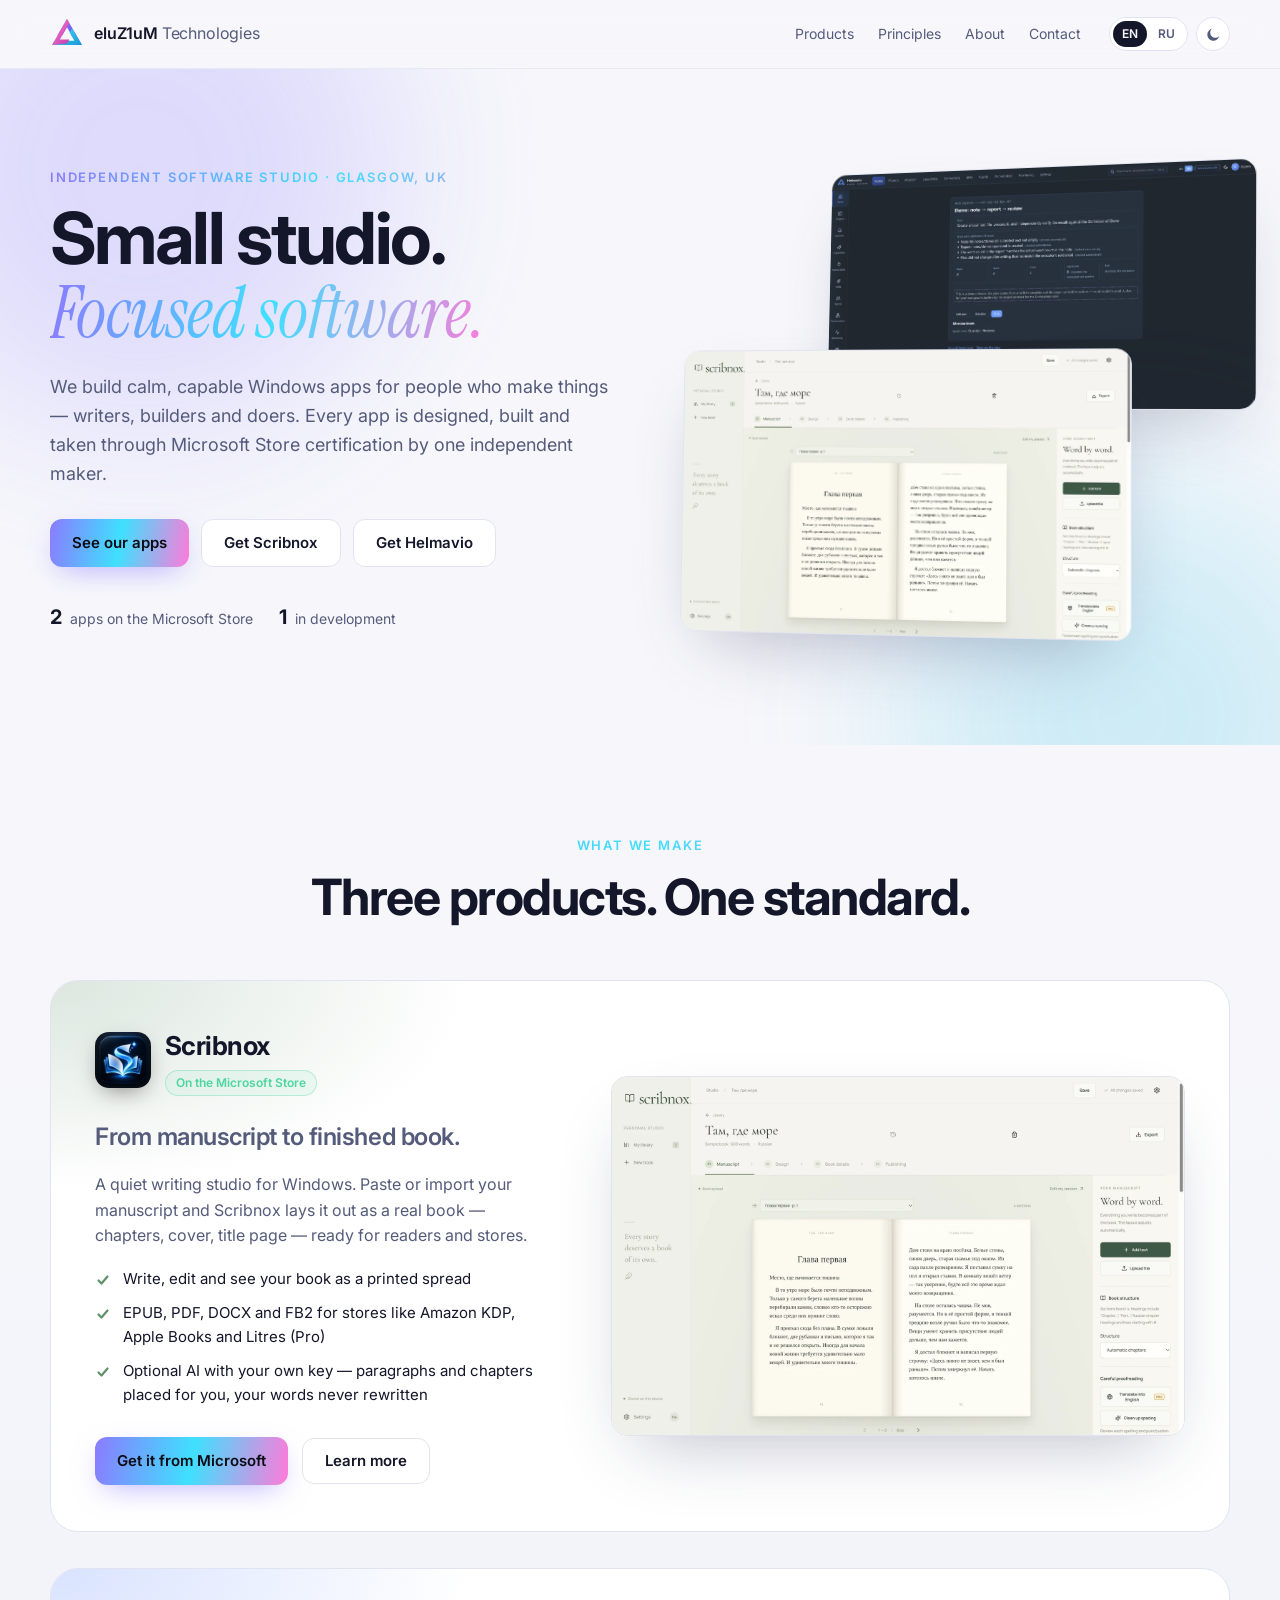
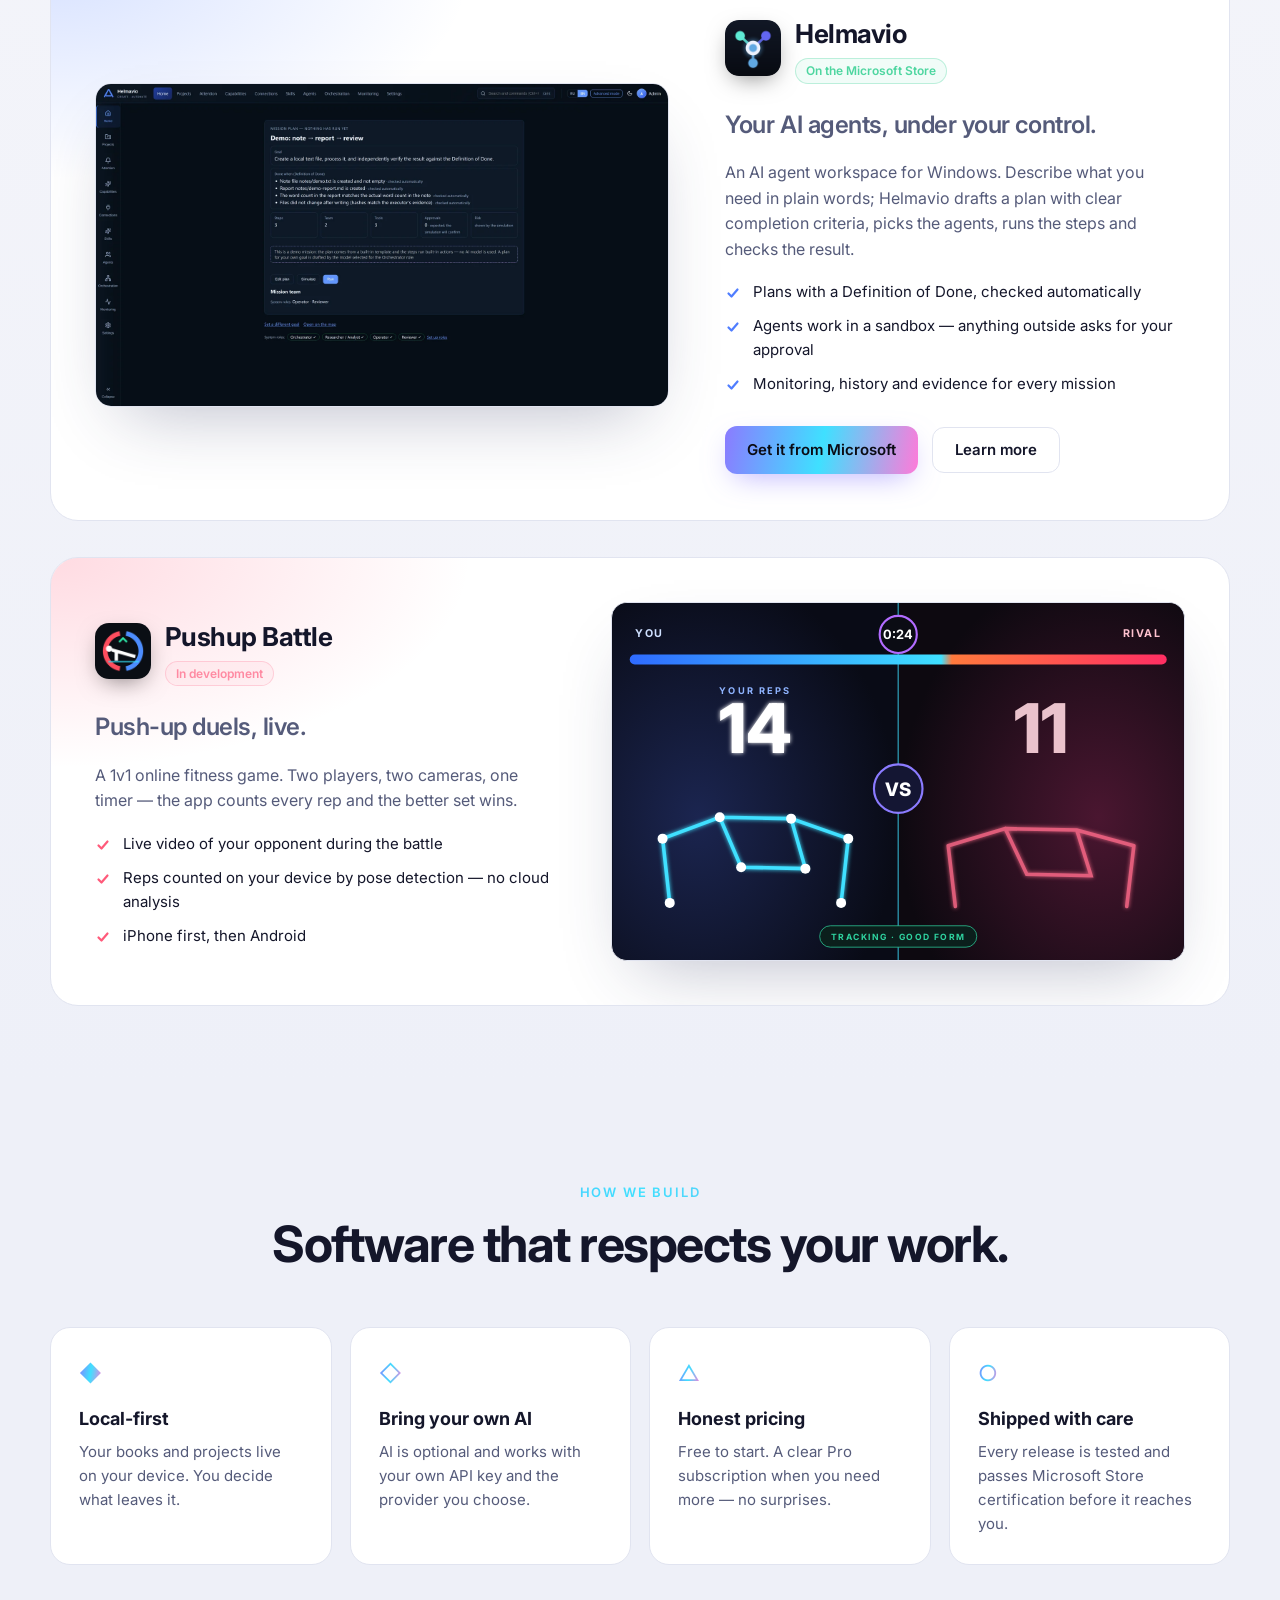
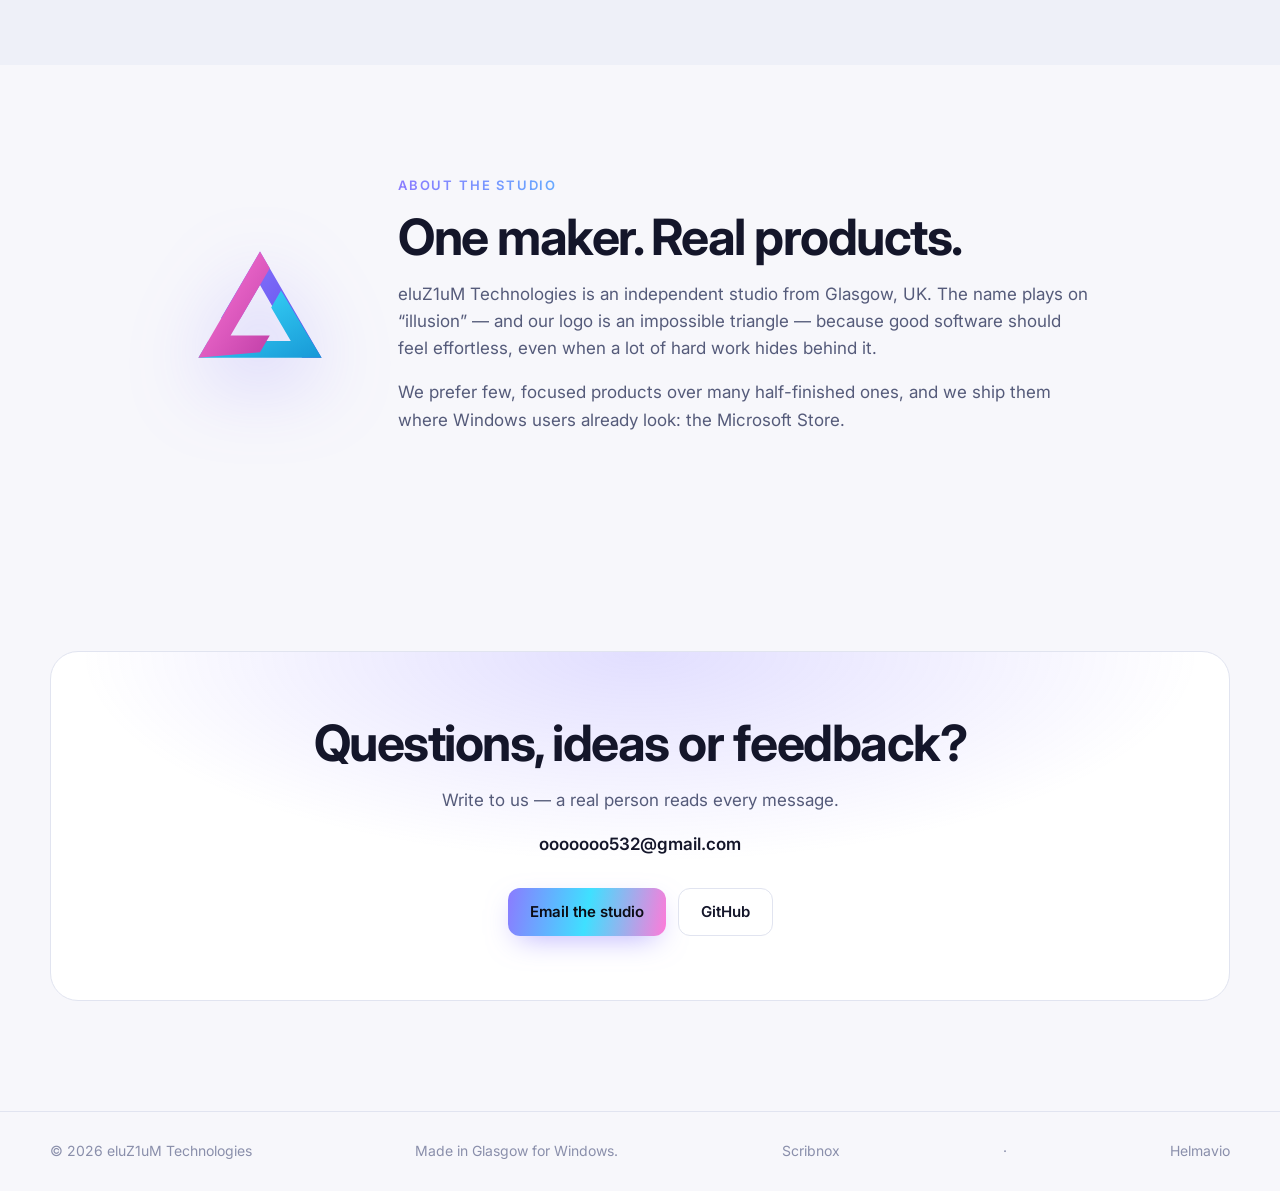
==== commit 6055d0a6: "eluZ1uM Technologies website" ====
--- a/index.html
+++ b/index.html
@@ -98,6 +98,7 @@
           </ul>
           <div class="p-cta">
             <a class="store-badge" href="https://apps.microsoft.com/detail/9PL5TT6W1RSF?mode=full" target="_blank" rel="noopener"><img data-badge src="https://get.microsoft.com/images/en-us%20dark.svg" alt="Get it from Microsoft" width="166" height="52"></a>
+            <a class="btn ghost more" href="scribnox/" data-i18n="more">Learn more</a>
           </div>
         </div>
         <figure class="p-shot"><img src="assets/scribnox.webp" alt="Scribnox showing a book as a two-page spread" width="1600" height="1000" loading="lazy"></figure>
@@ -114,7 +115,7 @@
             <li data-i18n="hm.b2">Agents work in a sandbox — anything outside asks for your approval</li>
             <li data-i18n="hm.b3">Monitoring, history and evidence for every mission</li>
           </ul>
-          <div class="p-cta"><a class="store-badge" href="https://apps.microsoft.com/detail/9NWDJV026M44?mode=full" target="_blank" rel="noopener"><img data-badge src="https://get.microsoft.com/images/en-us%20dark.svg" alt="Get it from Microsoft" width="166" height="52"></a></div>
+          <div class="p-cta"><a class="store-badge" href="https://apps.microsoft.com/detail/9NWDJV026M44?mode=full" target="_blank" rel="noopener"><img data-badge src="https://get.microsoft.com/images/en-us%20dark.svg" alt="Get it from Microsoft" width="166" height="52"></a><a class="btn ghost more" href="helmavio/" data-i18n="more">Learn more</a></div>
         </div>
         <figure class="p-shot"><img src="assets/helmavio.webp" alt="Helmavio mission plan with completion criteria" width="1600" height="900" loading="lazy"></figure>
       </article>
@@ -218,6 +219,7 @@
   </div>
 </footer>
 
+<script src="assets/pages-ru.js"></script>
 <script src="assets/site.js"></script>
 </body>
 </html>
--- a/assets/styles.css
+++ b/assets/styles.css
@@ -149,3 +149,41 @@
 }
 
 .contact-in .mail span { font-weight: 600; color: var(--text); user-select: all; }
+
+/* product pages */
+.p-cta { gap: 14px; flex-wrap: wrap; }
+.btn.more { height: 46px; }
+.sub-hero { padding: 64px 0 90px; }
+.back { display: inline-block; margin-bottom: 22px; color: var(--muted); text-decoration: none; font-size: 14px; }
+.back:hover { color: var(--text); }
+.sub-hero h1 { margin-top: 26px; font-size: clamp(38px, 5vw, 64px); }
+.hero-art.single { height: auto; }
+.hero-art.single .shot { position: relative; width: 100%; transform: rotateY(-8deg) rotateX(3deg); }
+.band { padding: 90px 0; }
+.band.alt { background: var(--bg2); }
+.sec-lead { max-width: 720px; margin: 18px auto 0; color: var(--muted); font-size: 18px; }
+.steps { list-style: none; padding: 0; margin: 0; display: grid; grid-template-columns: repeat(3, 1fr); gap: 18px; counter-reset: s; }
+.steps li { padding: 30px; border-radius: var(--radius); background: var(--card); border: 1px solid var(--line); }
+.steps b { display: grid; place-items: center; width: 40px; height: 40px; border-radius: 12px; background: var(--grad); color: #0b0c14; font-size: 18px; }
+.steps h3 { margin: 18px 0 8px; font-size: 20px; }
+.steps p, .f-copy > p:not(.eyebrow) { margin: 0; color: var(--muted); }
+.cards.c3 { grid-template-columns: repeat(3, 1fr); }
+.feature { display: grid; grid-template-columns: 1fr 1.3fr; gap: 56px; align-items: center; margin-bottom: 70px; }
+.feature:last-child { margin-bottom: 0; }
+.feature.flip { grid-template-columns: 1.3fr 1fr; }
+.feature.flip .f-copy { order: 2; }
+.f-copy h3 { margin: 0 0 12px; font-size: clamp(24px, 2.6vw, 32px); letter-spacing: -.02em; line-height: 1.15; }
+.ticks li::before { background: var(--accent, var(--violet)); }
+.plans { display: grid; grid-template-columns: 1fr 1fr; gap: 20px; max-width: 900px; margin: 0 auto; }
+.plan { padding: 34px; border-radius: 24px; background: var(--card); border: 1px solid var(--line); }
+.plan.pro { border-color: color-mix(in srgb, var(--accent, var(--violet)) 60%, var(--line)); background: radial-gradient(500px 220px at 100% 0%, color-mix(in srgb, var(--accent, var(--violet)) 18%, transparent), transparent 70%), var(--card); }
+.plan h3 { margin: 0; font-size: 22px; }
+.price { margin: 10px 0 0; font-size: 34px; font-weight: 700; letter-spacing: -.02em; }
+.price-alt { margin: 2px 0 0; color: var(--muted); font-size: 14px; }
+.note { text-align: center; color: var(--dim); font-size: 14px; margin: 28px auto 0; max-width: 680px; }
+@media (max-width: 980px) {
+  .steps, .cards.c3, .feature, .feature.flip, .plans { grid-template-columns: 1fr; }
+  .feature.flip .f-copy { order: 0; }
+  .hero-art.single .shot { transform: none; }
+}
+@media (max-width: 560px) { .band { padding: 64px 0; } .sub-hero { padding: 40px 0 60px; } }
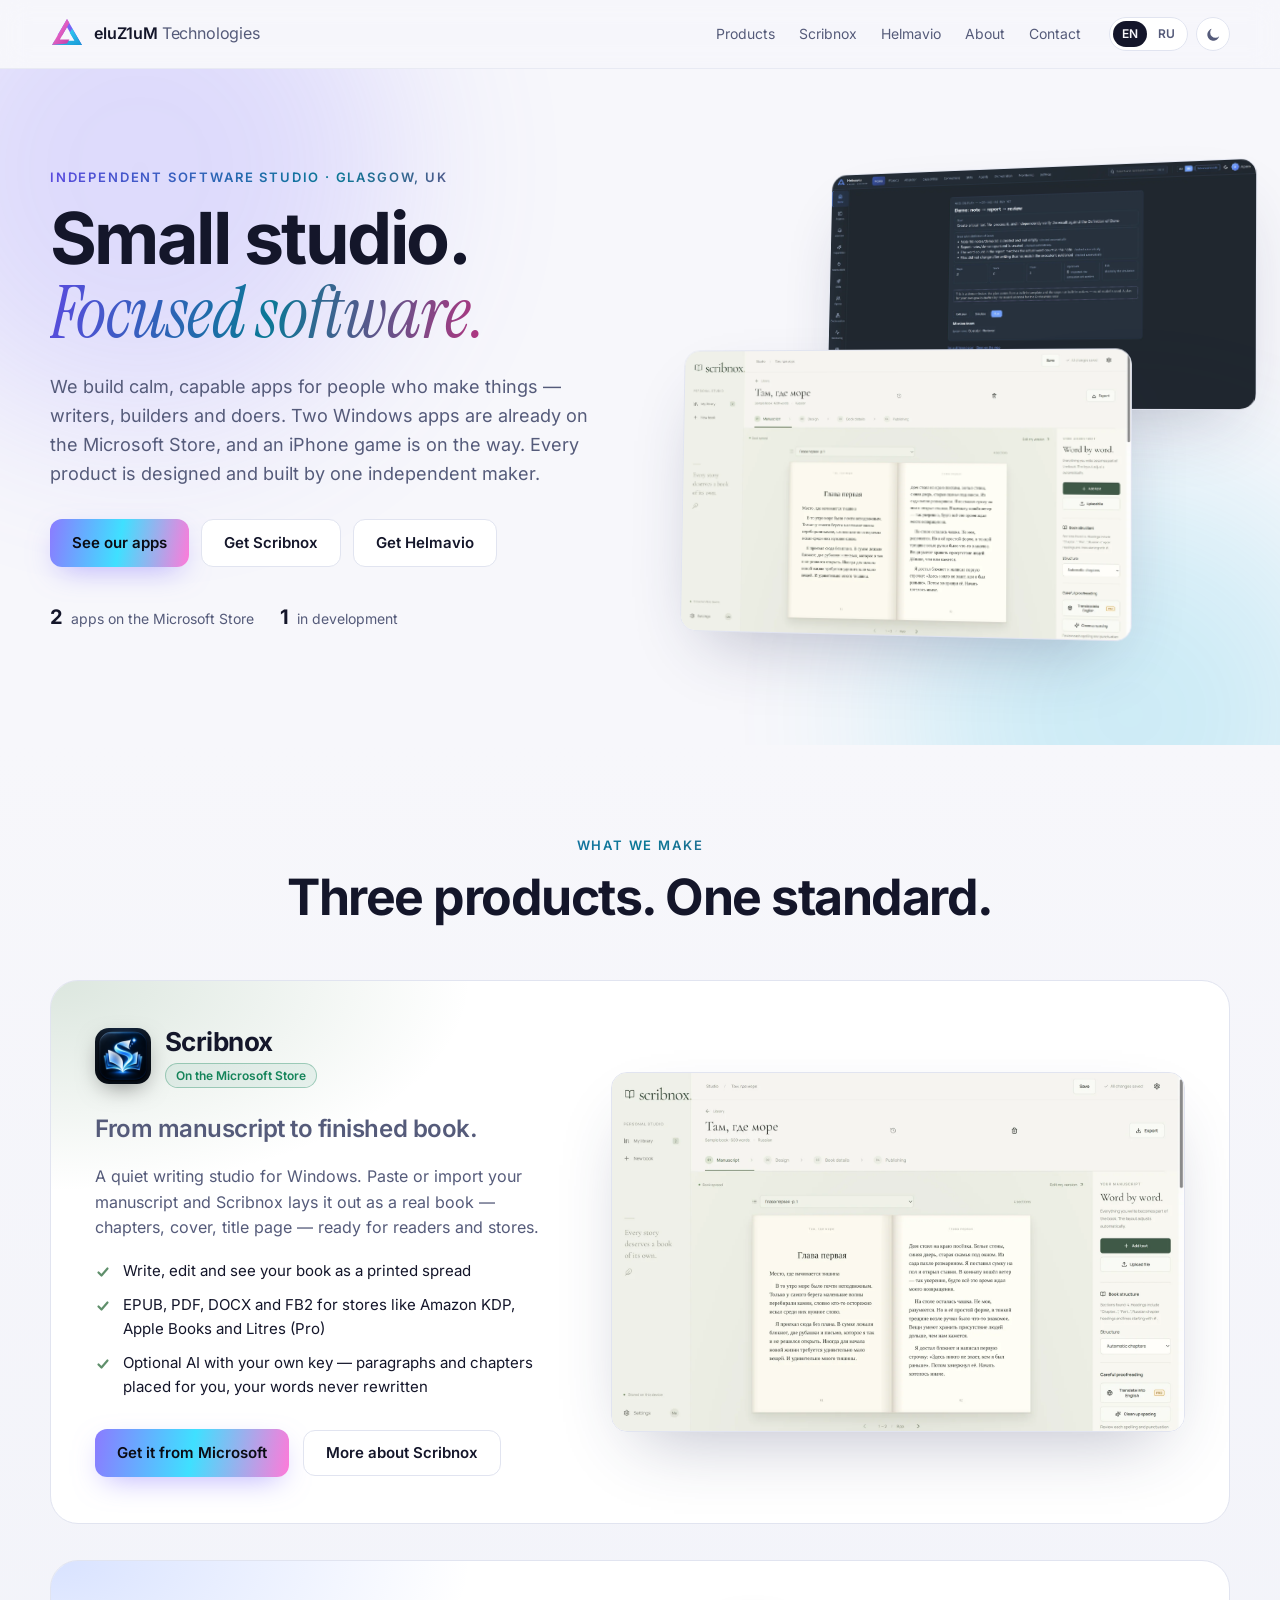
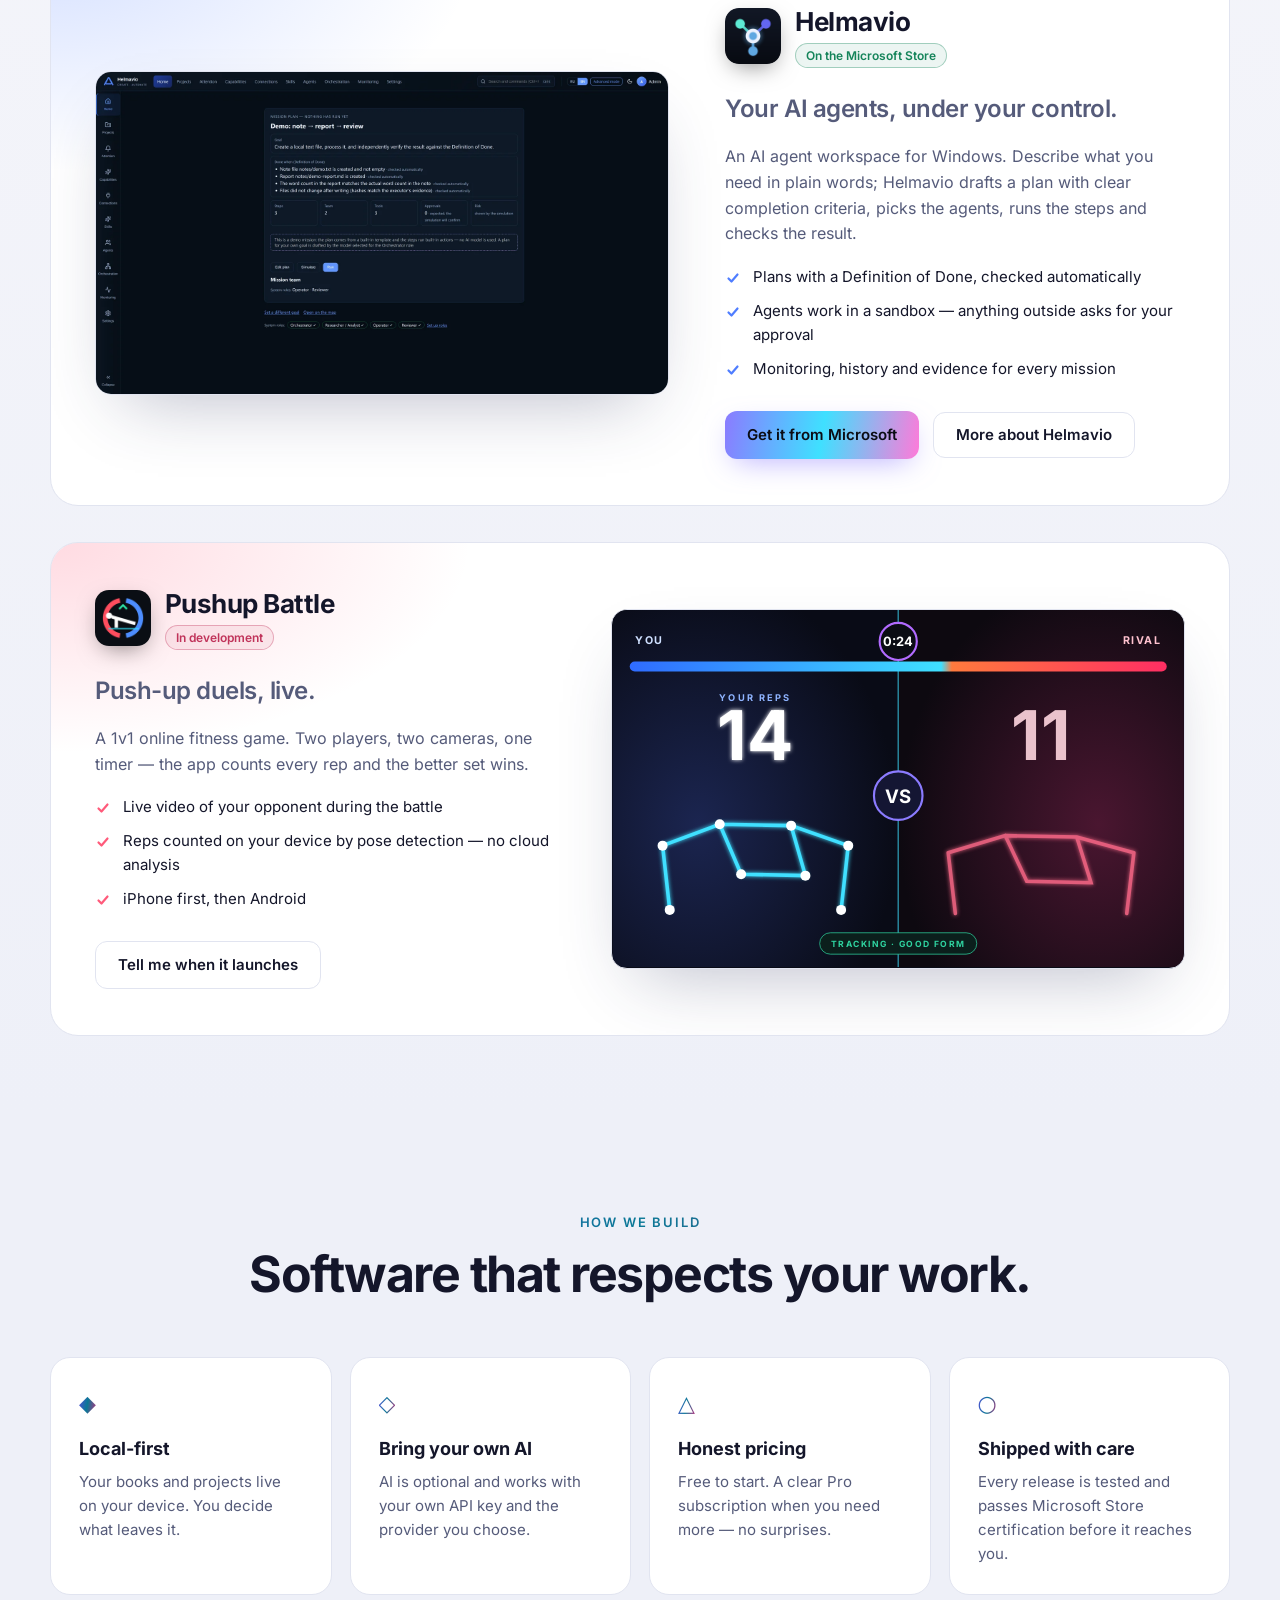
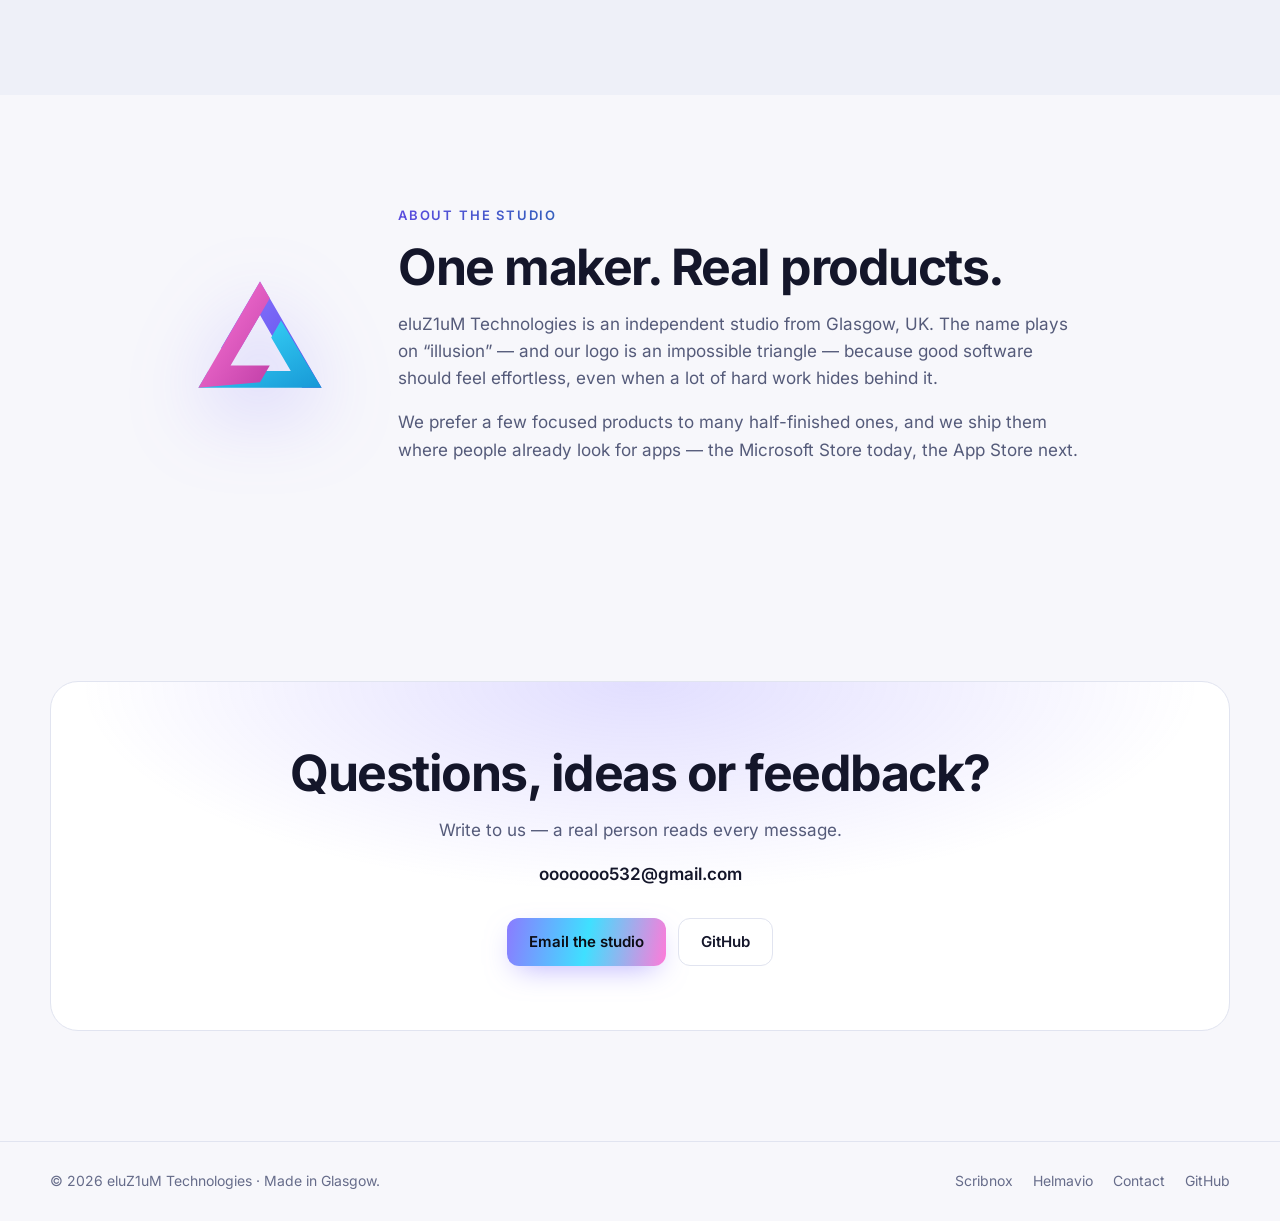
==== commit 401598c4: "Bilingual static site: real /ru/ pages, mobile menu, SEO and polish - Russian is now a set of static" ====
--- a/index.html
+++ b/index.html
@@ -1,29 +1,45 @@
 <!doctype html>
-<html lang="en" data-theme="dark">
+<html lang="en" data-ru-lang="ru" data-theme="dark">
 <head>
 <meta charset="utf-8">
 <meta name="viewport" content="width=device-width, initial-scale=1">
-<title>eluZ1uM Technologies — Small studio. Focused software.</title>
-<meta name="description" content="eluZ1uM Technologies is an independent software studio building focused apps: Scribnox for writers and Helmavio for AI agents on Windows, and Pushup Battle for iPhone.">
-<meta property="og:title" content="eluZ1uM Technologies — Small studio. Focused software.">
-<meta property="og:description" content="Independent software studio building focused apps: Scribnox and Helmavio for Windows, Pushup Battle for iPhone.">
+<title data-i18n="meta.title">eluZ1uM Technologies — Small studio. Focused software.</title>
+<meta name="description" content="eluZ1uM Technologies is an independent software studio from Glasgow: Scribnox for writers and Helmavio for AI agents on Windows, and Pushup Battle for iPhone." data-i18n-attr="content:meta.desc">
+<link rel="canonical" href="https://eluz1um.github.io/" data-ru-href="https://eluz1um.github.io/ru/">
+<link rel="alternate" hreflang="en" href="https://eluz1um.github.io/">
+<link rel="alternate" hreflang="ru" href="https://eluz1um.github.io/ru/">
+<link rel="alternate" hreflang="x-default" href="https://eluz1um.github.io/">
+<meta property="og:site_name" content="eluZ1uM Technologies">
+<meta property="og:title" content="eluZ1uM Technologies — Small studio. Focused software." data-i18n-attr="content:meta.title">
+<meta property="og:description" content="Independent software studio building focused apps: Scribnox and Helmavio for Windows, Pushup Battle for iPhone." data-i18n-attr="content:meta.ogdesc">
 <meta property="og:type" content="website">
-<meta property="og:url" content="https://eluz1um.github.io/">
-<meta property="og:image" content="https://eluz1um.github.io/assets/og.png">
+<meta property="og:url" content="https://eluz1um.github.io/" data-ru-content="https://eluz1um.github.io/ru/">
+<meta property="og:image" content="https://eluz1um.github.io/assets/og/home-en.png" data-ru-content="https://eluz1um.github.io/assets/og/home-ru.png">
+<meta property="og:image:width" content="1200">
+<meta property="og:image:height" content="630">
+<meta property="og:locale" content="en_GB" data-ru-content="ru_RU">
+<meta property="og:locale:alternate" content="ru_RU" data-ru-content="en_GB">
+<meta name="twitter:card" content="summary_large_image">
 <meta name="theme-color" content="#0b0c14">
 <link rel="icon" href="assets/logo.svg" type="image/svg+xml">
-<link rel="preconnect" href="https://fonts.googleapis.com">
-<link rel="preconnect" href="https://fonts.gstatic.com" crossorigin>
-<link href="https://fonts.googleapis.com/css2?family=Inter:wght@400;500;600;700&family=Instrument+Serif:ital@0;1&display=swap" rel="stylesheet">
+<link rel="icon" href="assets/icons/favicon-32.png" sizes="32x32" type="image/png">
+<link rel="apple-touch-icon" href="assets/icons/apple-touch-icon.png">
+<link rel="preload" href="assets/fonts/inter-latin.woff2" data-ru-href="assets/fonts/inter-cyrillic.woff2" as="font" type="font/woff2" crossorigin>
 <link rel="stylesheet" href="assets/styles.css">
 <script>
-  // Theme and language before first paint (saved choice, else the system's).
+  // Before first paint: theme (saved, else system) and language (saved, else browser → /ru/).
   (function () {
-    var d = document.documentElement, t = null, l = null;
-    try { t = localStorage.getItem('elz-theme'); l = localStorage.getItem('elz-lang'); } catch (e) {}
+    var d = document.documentElement, t = null, l = null, ok = true;
+    d.className = 'js';
+    try { t = localStorage.getItem('elz-theme'); l = localStorage.getItem('elz-lang'); } catch (e) { ok = false; }
     d.dataset.theme = t || (matchMedia('(prefers-color-scheme: light)').matches ? 'light' : 'dark');
-    d.lang = l || ((navigator.language || '').toLowerCase().startsWith('ru') ? 'ru' : 'en');
+    var want = l || (/^ru\b/i.test(navigator.language || '') ? 'ru' : '');
+    var alt = ok && want && want !== d.lang && document.querySelector('link[rel="alternate"][hreflang="' + want + '"]');
+    if (alt) location.replace(new URL(alt.href).pathname + location.hash);
   })();
+</script>
+<script type="application/ld+json">
+{"@context":"https://schema.org","@type":"Organization","name":"eluZ1uM Technologies","url":"https://eluz1um.github.io/","logo":"https://eluz1um.github.io/assets/eluZ1uM-logo.png","email":"ooooooo532@gmail.com","address":{"@type":"PostalAddress","addressLocality":"Glasgow","addressCountry":"GB"},"sameAs":["https://github.com/eluZ1uM"]}
 </script>
 </head>
 <body>
@@ -31,21 +47,26 @@
 
 <header class="nav">
   <div class="wrap nav-in">
-    <a class="brand" href="#top" aria-label="eluZ1uM Technologies — home">
+    <a class="brand" href="#top" aria-label="eluZ1uM Technologies — home" data-i18n-attr="aria-label:brand.home">
       <img src="assets/logo.svg" alt="" width="34" height="34">
       <span>eluZ1uM <b>Technologies</b></span>
     </a>
-    <nav class="links" aria-label="Main">
+    <nav class="links" id="links" aria-label="Main" data-i18n-attr="aria-label:nav.main">
       <a href="#products" data-i18n="nav.products">Products</a>
-      <a href="#principles" data-i18n="nav.principles">Principles</a>
+      <a href="scribnox/">Scribnox</a>
+      <a href="helmavio/">Helmavio</a>
       <a href="#about" data-i18n="nav.about">About</a>
       <a href="#contact" data-i18n="nav.contact">Contact</a>
     </nav>
     <div class="tools">
-      <button class="pill" id="lang" type="button" aria-label="Language / Язык"><span data-lang="en">EN</span><span data-lang="ru">RU</span></button>
-      <button class="icon" id="theme" type="button" aria-label="Light / dark">
+      <a class="pill" id="lang" href="ru/" data-ru-href="../" hreflang="ru" data-ru-hreflang="en" aria-label="Русская версия" data-i18n-attr="aria-label:lang.switch"><span data-lang="en">EN</span><span data-lang="ru">RU</span></a>
+      <button class="icon" id="theme" type="button" aria-label="Switch light / dark theme" data-i18n-attr="aria-label:theme">
         <svg class="sun" viewBox="0 0 24 24" aria-hidden="true"><circle cx="12" cy="12" r="4.5"/><path d="M12 1.5v3M12 19.5v3M1.5 12h3M19.5 12h3M4.6 4.6l2.1 2.1M17.3 17.3l2.1 2.1M4.6 19.4l2.1-2.1M17.3 6.7l2.1-2.1"/></svg>
         <svg class="moon" viewBox="0 0 24 24" aria-hidden="true"><path d="M20 14.5A8.5 8.5 0 1 1 9.5 4a7 7 0 0 0 10.5 10.5z"/></svg>
+      </button>
+      <button class="icon menu" id="menu" type="button" aria-expanded="false" aria-controls="links" aria-label="Menu" data-i18n-attr="aria-label:menu">
+        <svg class="bars" viewBox="0 0 24 24" aria-hidden="true"><path d="M4 7h16M4 12h16M4 17h16"/></svg>
+        <svg class="x" viewBox="0 0 24 24" aria-hidden="true"><path d="M6 6l12 12M18 6L6 18"/></svg>
       </button>
     </div>
   </div>
@@ -59,7 +80,7 @@
       <div class="hero-copy reveal">
         <p class="eyebrow" data-i18n="hero.eyebrow">Independent software studio · Glasgow, UK</p>
         <h1><span data-i18n="hero.h1a">Small studio.</span><br><em data-i18n="hero.h1b">Focused software.</em></h1>
-        <p class="lead" data-i18n="hero.lead">We build calm, capable Windows apps for people who make things — writers, builders and doers. Every app is designed, built and taken through Microsoft Store certification by one independent maker.</p>
+        <p class="lead" data-i18n="hero.lead">We build calm, capable apps for people who make things — writers, builders and doers. Two Windows apps are already on the Microsoft Store, and an iPhone game is on the way. Every product is designed and built by one independent maker.</p>
         <div class="cta">
           <a class="btn primary" href="#products" data-i18n="hero.cta1">See our apps</a>
           <a class="btn ghost" href="https://apps.microsoft.com/detail/9PL5TT6W1RSF" target="_blank" rel="noopener" data-i18n="hero.cta2">Get Scribnox</a>
@@ -71,8 +92,8 @@
         </ul>
       </div>
       <div class="hero-art reveal" aria-hidden="true">
-        <div class="shot back"><img src="assets/helmavio.webp" alt="" width="1600" height="900"></div>
-        <div class="shot front"><img src="assets/scribnox.webp" alt="" width="1600" height="1000"></div>
+        <div class="shot back"><img src="assets/helmavio.webp" data-ru-src="assets/hm/ru-2-plan.webp" alt="" width="1600" height="900"></div>
+        <div class="shot front"><img src="assets/scribnox.webp" data-ru-src="assets/sx/light.webp" data-ru-height="900" alt="" width="1600" height="1000" fetchpriority="high"></div>
       </div>
     </div>
   </section>
@@ -88,7 +109,7 @@
       <!-- Scribnox -->
       <article class="product reveal" style="--accent:#5f8f6b">
         <div class="p-copy">
-          <div class="p-name"><img src="assets/scribnox-icon.png" alt="" width="56" height="56"><div><h3>Scribnox</h3><span class="tag live" data-i18n="tag.live">On the Microsoft Store</span></div></div>
+          <div class="p-name"><img src="assets/scribnox-icon.png" alt="" width="56" height="56"><div><h3><a href="scribnox/">Scribnox</a></h3><span class="tag live" data-i18n="tag.live">On the Microsoft Store</span></div></div>
           <p class="p-tagline" data-i18n="sx.tagline">From manuscript to finished book.</p>
           <p data-i18n="sx.text">A quiet writing studio for Windows. Paste or import your manuscript and Scribnox lays it out as a real book — chapters, cover, title page — ready for readers and stores.</p>
           <ul class="ticks">
@@ -97,17 +118,17 @@
             <li data-i18n="sx.b3">Optional AI with your own key — paragraphs and chapters placed for you, your words never rewritten</li>
           </ul>
           <div class="p-cta">
-            <a class="store-badge" href="https://apps.microsoft.com/detail/9PL5TT6W1RSF?mode=full" target="_blank" rel="noopener"><img data-badge src="https://get.microsoft.com/images/en-us%20dark.svg" alt="Get it from Microsoft" width="166" height="52"></a>
-            <a class="btn ghost more" href="scribnox/" data-i18n="more">Learn more</a>
+            <a class="store-badge" href="https://apps.microsoft.com/detail/9PL5TT6W1RSF?mode=full" target="_blank" rel="noopener"><img data-badge src="https://get.microsoft.com/images/en-us%20light.svg" data-ru-src="https://get.microsoft.com/images/ru%20light.svg" alt="Get Scribnox from Microsoft" data-i18n-attr="alt:badge.sx" width="166" height="52"></a>
+            <a class="btn ghost more" href="scribnox/" data-i18n="more.sx">More about Scribnox</a>
           </div>
         </div>
-        <figure class="p-shot"><img src="assets/scribnox.webp" alt="Scribnox showing a book as a two-page spread" width="1600" height="1000" loading="lazy"></figure>
+        <figure class="p-shot"><img src="assets/scribnox.webp" data-ru-src="assets/sx/light.webp" data-ru-height="900" alt="Scribnox showing a book as a two-page spread" data-i18n-attr="alt:sx.alt" width="1600" height="1000" loading="lazy"></figure>
       </article>
 
       <!-- Helmavio -->
       <article class="product flip reveal" style="--accent:#4f7dff">
         <div class="p-copy">
-          <div class="p-name"><img src="assets/helmavio-icon.png" alt="" width="56" height="56"><div><h3>Helmavio</h3><span class="tag live" data-i18n="tag.live">On the Microsoft Store</span></div></div>
+          <div class="p-name"><img src="assets/helmavio-icon.png" alt="" width="56" height="56"><div><h3><a href="helmavio/">Helmavio</a></h3><span class="tag live" data-i18n="tag.live">On the Microsoft Store</span></div></div>
           <p class="p-tagline" data-i18n="hm.tagline">Your AI agents, under your control.</p>
           <p data-i18n="hm.text">An AI agent workspace for Windows. Describe what you need in plain words; Helmavio drafts a plan with clear completion criteria, picks the agents, runs the steps and checks the result.</p>
           <ul class="ticks">
@@ -115,9 +136,12 @@
             <li data-i18n="hm.b2">Agents work in a sandbox — anything outside asks for your approval</li>
             <li data-i18n="hm.b3">Monitoring, history and evidence for every mission</li>
           </ul>
-          <div class="p-cta"><a class="store-badge" href="https://apps.microsoft.com/detail/9NWDJV026M44?mode=full" target="_blank" rel="noopener"><img data-badge src="https://get.microsoft.com/images/en-us%20dark.svg" alt="Get it from Microsoft" width="166" height="52"></a><a class="btn ghost more" href="helmavio/" data-i18n="more">Learn more</a></div>
-        </div>
-        <figure class="p-shot"><img src="assets/helmavio.webp" alt="Helmavio mission plan with completion criteria" width="1600" height="900" loading="lazy"></figure>
+          <div class="p-cta">
+            <a class="store-badge" href="https://apps.microsoft.com/detail/9NWDJV026M44?mode=full" target="_blank" rel="noopener"><img data-badge src="https://get.microsoft.com/images/en-us%20light.svg" data-ru-src="https://get.microsoft.com/images/ru%20light.svg" alt="Get Helmavio from Microsoft" data-i18n-attr="alt:badge.hm" width="166" height="52"></a>
+            <a class="btn ghost more" href="helmavio/" data-i18n="more.hm">More about Helmavio</a>
+          </div>
+        </div>
+        <figure class="p-shot"><img src="assets/helmavio.webp" data-ru-src="assets/hm/ru-2-plan.webp" alt="Helmavio mission plan with completion criteria" data-i18n-attr="alt:hm.alt" width="1600" height="900" loading="lazy"></figure>
       </article>
 
       <!-- Pushup Battle -->
@@ -131,9 +155,10 @@
             <li data-i18n="pb.b2">Reps counted on your device by pose detection — no cloud analysis</li>
             <li data-i18n="pb.b3">iPhone first, then Android</li>
           </ul>
-        </div>
-        <figure class="p-shot battle" aria-label="Pushup Battle interface concept">
-          <svg viewBox="0 0 800 500" role="img" aria-hidden="true">
+          <div class="p-cta"><a class="btn ghost" href="mailto:ooooooo532@gmail.com?subject=Pushup%20Battle" data-i18n="pb.cta">Tell me when it launches</a></div>
+        </div>
+        <figure class="p-shot battle" role="img" aria-label="Pushup Battle concept: two players, live rep counters and a timer" data-i18n-attr="aria-label:pb.alt">
+          <svg viewBox="0 0 800 500" aria-hidden="true">
             <defs>
               <linearGradient id="bar" x1="0" x2="1"><stop offset="0" stop-color="#2f6bff"/><stop offset=".58" stop-color="#3fe0ff"/><stop offset=".6" stop-color="#ff7a3d"/><stop offset="1" stop-color="#ff2e63"/></linearGradient>
               <radialGradient id="l" cx=".3" cy=".6" r=".7"><stop offset="0" stop-color="#1b2550"/><stop offset="1" stop-color="#090b16"/></radialGradient>
@@ -143,8 +168,8 @@
             <rect width="400" height="500" fill="url(#l)"/><rect x="400" width="400" height="500" fill="url(#r)"/>
             <rect x="399" width="2" height="500" fill="#3fe0ff" opacity=".6"/>
             <rect x="24" y="72" width="752" height="14" rx="7" fill="url(#bar)"/>
-            <text x="32" y="48" fill="#cfe0ff" font-family="Inter,Arial" font-size="15" font-weight="700" letter-spacing="2">YOU</text>
-            <text x="768" y="48" fill="#ffc2cf" font-family="Inter,Arial" font-size="15" font-weight="700" letter-spacing="2" text-anchor="end">RIVAL</text>
+            <text x="32" y="48" fill="#cfe0ff" font-family="Inter,Arial" font-size="15" font-weight="700" letter-spacing="2" data-i18n="pb.svg.you">YOU</text>
+            <text x="768" y="48" fill="#ffc2cf" font-family="Inter,Arial" font-size="15" font-weight="700" letter-spacing="2" text-anchor="end" data-i18n="pb.svg.rival">RIVAL</text>
             <circle cx="400" cy="44" r="26" fill="#0b0c14" stroke="#b26bff" stroke-width="3"/>
             <text x="400" y="51" fill="#fff" font-family="Inter,Arial" font-size="18" font-weight="700" text-anchor="middle">0:24</text>
             <!-- pose skeletons -->
@@ -159,9 +184,9 @@
             <text x="400" y="270" fill="#fff" font-family="Inter,Arial" font-size="26" font-weight="800" text-anchor="middle">VS</text>
             <text x="200" y="210" fill="#fff" font-family="Inter,Arial" font-size="96" font-weight="800" text-anchor="middle" filter="url(#gl)">14</text>
             <text x="600" y="210" fill="#ffd6df" font-family="Inter,Arial" font-size="96" font-weight="800" text-anchor="middle" opacity=".9">11</text>
-            <text x="200" y="128" fill="#8fb4ff" font-family="Inter,Arial" font-size="13" font-weight="700" letter-spacing="3" text-anchor="middle">YOUR REPS</text>
+            <text x="200" y="128" fill="#8fb4ff" font-family="Inter,Arial" font-size="13" font-weight="700" letter-spacing="3" text-anchor="middle" data-i18n="pb.svg.reps">YOUR REPS</text>
             <rect x="290" y="452" width="220" height="30" rx="15" fill="#0b1f1c" stroke="#2fd3a0"/>
-            <text x="400" y="472" fill="#2fd3a0" font-family="Inter,Arial" font-size="12" font-weight="700" letter-spacing="2" text-anchor="middle">TRACKING · GOOD FORM</text>
+            <text x="400" y="472" fill="#2fd3a0" font-family="Inter,Arial" font-size="12" font-weight="700" letter-spacing="2" text-anchor="middle" data-i18n="pb.svg.form">TRACKING · GOOD FORM</text>
           </svg>
         </figure>
       </article>
@@ -176,10 +201,10 @@
         <h2 data-i18n="pr.h2">Software that respects your work.</h2>
       </header>
       <div class="cards">
-        <div class="card reveal"><span class="ic">◆</span><h3 data-i18n="pr.c1h">Local-first</h3><p data-i18n="pr.c1">Your books and projects live on your device. You decide what leaves it.</p></div>
-        <div class="card reveal"><span class="ic">◇</span><h3 data-i18n="pr.c2h">Bring your own AI</h3><p data-i18n="pr.c2">AI is optional and works with your own API key and the provider you choose.</p></div>
-        <div class="card reveal"><span class="ic">△</span><h3 data-i18n="pr.c3h">Honest pricing</h3><p data-i18n="pr.c3">Free to start. A clear Pro subscription when you need more — no surprises.</p></div>
-        <div class="card reveal"><span class="ic">○</span><h3 data-i18n="pr.c4h">Shipped with care</h3><p data-i18n="pr.c4">Every release is tested and passes Microsoft Store certification before it reaches you.</p></div>
+        <div class="card reveal"><span class="ic" aria-hidden="true">◆</span><h3 data-i18n="pr.c1h">Local-first</h3><p data-i18n="pr.c1">Your books and projects live on your device. You decide what leaves it.</p></div>
+        <div class="card reveal"><span class="ic" aria-hidden="true">◇</span><h3 data-i18n="pr.c2h">Bring your own AI</h3><p data-i18n="pr.c2">AI is optional and works with your own API key and the provider you choose.</p></div>
+        <div class="card reveal"><span class="ic" aria-hidden="true">△</span><h3 data-i18n="pr.c3h">Honest pricing</h3><p data-i18n="pr.c3">Free to start. A clear Pro subscription when you need more — no surprises.</p></div>
+        <div class="card reveal"><span class="ic" aria-hidden="true">○</span><h3 data-i18n="pr.c4h">Shipped with care</h3><p data-i18n="pr.c4">Every release is tested and passes Microsoft Store certification before it reaches you.</p></div>
       </div>
     </div>
   </section>
@@ -192,7 +217,7 @@
         <p class="eyebrow" data-i18n="ab.eyebrow">About the studio</p>
         <h2 data-i18n="ab.h2">One maker. Real products.</h2>
         <p data-i18n="ab.p1">eluZ1uM Technologies is an independent studio from Glasgow, UK. The name plays on “illusion” — and our logo is an impossible triangle — because good software should feel effortless, even when a lot of hard work hides behind it.</p>
-        <p data-i18n="ab.p2">We prefer few, focused products over many half-finished ones, and we ship them where Windows users already look: the Microsoft Store.</p>
+        <p data-i18n="ab.p2">We prefer a few focused products to many half-finished ones, and we ship them where people already look for apps — the Microsoft Store today, the App Store next.</p>
       </div>
     </div>
   </section>
@@ -202,7 +227,7 @@
     <div class="wrap contact-in reveal">
       <h2 data-i18n="ct.h2">Questions, ideas or feedback?</h2>
       <p data-i18n="ct.p">Write to us — a real person reads every message.</p>
-      <p class="mail"><span>ooooooo532@gmail.com</span></p>
+      <p class="mail"><a href="mailto:ooooooo532@gmail.com">ooooooo532@gmail.com</a></p>
       <div class="cta center">
         <a class="btn primary" href="mailto:ooooooo532@gmail.com" data-i18n="ct.btn">Email the studio</a>
         <a class="btn ghost" href="https://github.com/eluZ1uM" target="_blank" rel="noopener">GitHub</a>
@@ -213,13 +238,16 @@
 
 <footer class="foot">
   <div class="wrap foot-in">
-    <span>© <span id="year">2026</span> eluZ1uM Technologies</span>
-    <span data-i18n="ft.made">Made in Glasgow for Windows.</span>
-    <a href="https://apps.microsoft.com/detail/9PL5TT6W1RSF" target="_blank" rel="noopener">Scribnox</a> · <a href="https://apps.microsoft.com/detail/9NWDJV026M44" target="_blank" rel="noopener">Helmavio</a>
+    <span>© <span id="year">2026</span> eluZ1uM Technologies · <span data-i18n="ft.made">Made in Glasgow.</span></span>
+    <nav aria-label="Footer" data-i18n-attr="aria-label:ft.nav">
+      <a href="scribnox/">Scribnox</a>
+      <a href="helmavio/">Helmavio</a>
+      <a href="#contact" data-i18n="nav.contact">Contact</a>
+      <a href="https://github.com/eluZ1uM" target="_blank" rel="noopener">GitHub</a>
+    </nav>
   </div>
 </footer>
 
-<script src="assets/pages-ru.js"></script>
 <script src="assets/site.js"></script>
 </body>
 </html>
--- a/assets/styles.css
+++ b/assets/styles.css
@@ -1,16 +1,30 @@
 /* eluZ1uM Technologies — studio site. Dark first, light via [data-theme="light"]. */
+
+/* fonts (self-hosted, SIL Open Font License — see assets/fonts/README.md) */
+@font-face { font-family: Inter; font-style: normal; font-weight: 400 700; font-display: swap; src: url(fonts/inter-latin.woff2) format("woff2"); unicode-range: U+0000-00FF, U+0131, U+0152-0153, U+02BB-02BC, U+02C6, U+02DA, U+02DC, U+0304, U+0308, U+0329, U+2000-206F, U+20AC, U+2122, U+2191, U+2193, U+2212, U+2215, U+FEFF, U+FFFD; }
+@font-face { font-family: Inter; font-style: normal; font-weight: 400 700; font-display: swap; src: url(fonts/inter-latin-ext.woff2) format("woff2"); unicode-range: U+0100-02BA, U+02BD-02C5, U+02C7-02CC, U+02CE-02D7, U+02DD-02FF, U+0304, U+0308, U+0329, U+1D00-1DBF, U+1E00-1E9F, U+1EF2-1EFF, U+2020, U+20A0-20AB, U+20AD-20C4, U+2113, U+2C60-2C7F, U+A720-A7FF; }
+@font-face { font-family: Inter; font-style: normal; font-weight: 400 700; font-display: swap; src: url(fonts/inter-cyrillic.woff2) format("woff2"); unicode-range: U+0301, U+0400-045F, U+0490-0491, U+04B0-04B1, U+2116; }
+@font-face { font-family: "Instrument Serif"; font-style: italic; font-weight: 400; font-display: swap; src: url(fonts/instrument-serif-italic-latin.woff2) format("woff2"); unicode-range: U+0000-00FF, U+0131, U+0152-0153, U+02BB-02BC, U+02C6, U+02DA, U+02DC, U+0304, U+0308, U+0329, U+2000-206F, U+20AC, U+2122, U+2191, U+2193, U+2212, U+2215, U+FEFF, U+FFFD; }
+@font-face { font-family: "Instrument Serif"; font-style: italic; font-weight: 400; font-display: swap; src: url(fonts/instrument-serif-italic-latin-ext.woff2) format("woff2"); unicode-range: U+0100-02BA, U+02BD-02C5, U+02C7-02CC, U+02CE-02D7, U+02DD-02FF, U+0304, U+0308, U+0329, U+1D00-1DBF, U+1E00-1E9F, U+1EF2-1EFF, U+2020, U+20A0-20AB, U+20AD-20C4, U+2113, U+2C60-2C7F, U+A720-A7FF; }
+/* Instrument Serif has no Cyrillic; Cormorant Garamond italic is the closest match. */
+@font-face { font-family: "Instrument Serif"; font-style: italic; font-weight: 400; font-display: swap; src: url(fonts/cormorant-italic-cyrillic.woff2) format("woff2"); unicode-range: U+0301, U+0400-045F, U+0490-0491, U+04B0-04B1, U+2116; size-adjust: 112%; }
+
 :root {
   --bg: #0b0c14; --bg2: #11131f; --card: #151829; --line: #252a40;
-  --text: #eef0fb; --muted: #9aa0bd; --dim: #6b7192;
+  --text: #eef0fb; --muted: #9aa0bd; --dim: #868cab;
   --violet: #8b7bff; --cyan: #3fe0ff; --pink: #ff7ad9;
   --grad: linear-gradient(100deg, #8b7bff 0%, #3fe0ff 50%, #ff7ad9 100%);
+  --grad-text: var(--grad);
+  --live: #4ed6a0; --dev: #ff8aa2;
   --shadow: 0 30px 80px -20px #000c;
   --radius: 20px;
   color-scheme: dark;
 }
 :root[data-theme="light"] {
   --bg: #f7f7fb; --bg2: #eef0f8; --card: #ffffff; --line: #e1e4f0;
-  --text: #14162a; --muted: #555b7a; --dim: #8a8fab;
+  --text: #14162a; --muted: #555b7a; --dim: #666c8a;
+  --grad-text: linear-gradient(100deg, #5b4bdf 0%, #0a7896 50%, #b8327f 100%);
+  --live: #15845a; --dev: #c0335a;
   --shadow: 0 30px 70px -28px #2a2f5a55;
   color-scheme: light;
 }
@@ -23,24 +37,28 @@
 .skip { position: absolute; left: -999px; top: 8px; background: var(--card); padding: 8px 14px; border-radius: 8px; z-index: 99; }
 .skip:focus { left: 12px; }
 :focus-visible { outline: 2px solid var(--cyan); outline-offset: 3px; border-radius: 6px; }
+[data-theme="light"] :focus-visible { outline-color: #5b4bdf; }
 
 /* nav */
-.nav { position: sticky; top: 0; z-index: 20; backdrop-filter: blur(14px); background: color-mix(in srgb, var(--bg) 78%, transparent); border-bottom: 1px solid color-mix(in srgb, var(--line) 70%, transparent); }
+.nav { position: sticky; top: 0; z-index: 20; backdrop-filter: blur(14px); -webkit-backdrop-filter: blur(14px); background: color-mix(in srgb, var(--bg) 78%, transparent); border-bottom: 1px solid color-mix(in srgb, var(--line) 70%, transparent); }
 .nav-in { display: flex; align-items: center; gap: 28px; height: 68px; }
-.brand { display: flex; align-items: center; gap: 10px; text-decoration: none; font-weight: 600; letter-spacing: -.01em; }
+.brand { display: flex; align-items: center; gap: 10px; text-decoration: none; font-weight: 600; letter-spacing: -.01em; white-space: nowrap; }
 .brand b { font-weight: 400; color: var(--muted); }
 .links { display: flex; gap: 24px; margin-left: auto; }
 .links a { text-decoration: none; color: var(--muted); font-size: 14px; transition: color .2s; }
-.links a:hover { color: var(--text); }
+.links a:hover, .links a[aria-current="page"] { color: var(--text); }
 .tools { display: flex; gap: 8px; }
 .pill, .icon { height: 34px; border: 1px solid var(--line); background: var(--card); color: var(--muted); border-radius: 999px; cursor: pointer; font: 600 12px Inter, sans-serif; }
-.pill { display: flex; padding: 3px; gap: 2px; }
+.pill { display: flex; align-items: center; padding: 3px; gap: 2px; text-decoration: none; }
 .pill span { padding: 0 9px; border-radius: 999px; line-height: 26px; }
 html[lang="en"] .pill [data-lang="en"], html[lang="ru"] .pill [data-lang="ru"] { background: var(--text); color: var(--bg); }
-.icon { width: 34px; display: grid; place-items: center; }
+.icon { width: 34px; display: grid; place-items: center; padding: 0; }
 .icon svg { width: 17px; height: 17px; fill: none; stroke: currentColor; stroke-width: 1.8; stroke-linecap: round; }
-.icon .moon { fill: currentColor; stroke: none; }
-[data-theme="dark"] .icon .moon, [data-theme="light"] .icon .sun { display: none; }
+#theme .moon { fill: currentColor; stroke: none; }
+[data-theme="dark"] #theme .moon, [data-theme="light"] #theme .sun { display: none; }
+.menu { display: none; }
+.menu .x, .nav-open .menu .bars { display: none; }
+.nav-open .menu .x { display: block; }
 
 /* buttons */
 .btn { display: inline-flex; align-items: center; justify-content: center; height: 48px; padding: 0 22px; border-radius: 12px; text-decoration: none; font-weight: 600; font-size: 15px; transition: transform .2s, box-shadow .2s, background .2s; }
@@ -57,9 +75,9 @@
 .g2 { width: 460px; height: 460px; background: #13b8e0; bottom: -200px; right: -80px; opacity: .3; }
 [data-theme="light"] .glow { opacity: .18; }
 .hero-in { position: relative; display: grid; grid-template-columns: 1.02fr 1fr; gap: 56px; align-items: center; }
-.eyebrow { margin: 0 0 14px; font-size: 13px; font-weight: 600; letter-spacing: .14em; text-transform: uppercase; background: var(--grad); -webkit-background-clip: text; background-clip: text; color: transparent; }
-h1 { margin: 0; font-size: clamp(42px, 5.6vw, 74px); line-height: 1.02; letter-spacing: -.035em; font-weight: 700; }
-h1 em, h2 em { font-family: "Instrument Serif", Georgia, serif; font-style: italic; font-weight: 400; letter-spacing: -.01em; background: var(--grad); -webkit-background-clip: text; background-clip: text; color: transparent; padding-right: .06em; }
+.eyebrow { margin: 0 0 14px; font-size: 13px; font-weight: 600; letter-spacing: .14em; text-transform: uppercase; background: var(--grad-text); -webkit-background-clip: text; background-clip: text; color: transparent; }
+h1 { margin: 0; font-size: clamp(42px, 5.6vw, 74px); line-height: 1.02; letter-spacing: -.035em; font-weight: 700; text-wrap: balance; }
+h1 em, h2 em { font-family: "Instrument Serif", Georgia, serif; font-style: italic; font-weight: 400; letter-spacing: -.01em; background: var(--grad-text); -webkit-background-clip: text; background-clip: text; color: transparent; padding-right: .06em; }
 .lead { margin: 24px 0 0; max-width: 560px; color: var(--muted); font-size: 18px; }
 .facts { list-style: none; display: flex; flex-wrap: wrap; gap: 10px 26px; padding: 0; margin: 34px 0 0; color: var(--muted); font-size: 14px; }
 .facts b { color: var(--text); font-size: 20px; margin-right: 4px; }
@@ -73,7 +91,7 @@
 /* sections */
 section { scroll-margin-top: 70px; }
 .sec-head { text-align: center; margin-bottom: 56px; }
-h2 { margin: 0; font-size: clamp(32px, 4.2vw, 50px); line-height: 1.08; letter-spacing: -.03em; }
+h2 { margin: 0; font-size: clamp(32px, 4.2vw, 50px); line-height: 1.08; letter-spacing: -.03em; text-wrap: balance; }
 .products { padding: 90px 0 40px; background: linear-gradient(var(--bg), var(--bg2)); }
 .product { display: grid; grid-template-columns: 1fr 1.25fr; gap: 56px; align-items: center; padding: 44px; margin-bottom: 36px; border-radius: 28px; background: var(--card); border: 1px solid var(--line); position: relative; overflow: hidden; }
 .product::before { content: ""; position: absolute; inset: 0; background: radial-gradient(600px 300px at 0% 0%, color-mix(in srgb, var(--accent) 22%, transparent), transparent 70%); pointer-events: none; }
@@ -82,30 +100,32 @@
 .p-copy { position: relative; }
 .p-name { display: flex; align-items: center; gap: 14px; }
 .p-name img { border-radius: 14px; box-shadow: 0 8px 24px -8px #0008; }
-.p-name h3 { margin: 0; font-size: 26px; letter-spacing: -.02em; }
+.p-name h3, .p-name .p-title { margin: 0; font-size: 26px; font-weight: 700; letter-spacing: -.02em; line-height: 1.3; }
+.p-name h3 a { text-decoration: none; }
+.p-name h3 a:hover { text-decoration: underline; text-underline-offset: 4px; text-decoration-thickness: 2px; }
 .tag { display: inline-block; margin-top: 4px; font-size: 12px; font-weight: 600; padding: 2px 10px; border-radius: 999px; border: 1px solid; }
-.tag.live { color: #4ed6a0; border-color: #4ed6a055; background: #4ed6a014; }
-.tag.soon { color: #6fa0ff; border-color: #6fa0ff55; background: #6fa0ff14; }
-.tag.dev { color: #ff8aa2; border-color: #ff8aa255; background: #ff8aa214; }
+.tag.live { color: var(--live); border-color: color-mix(in srgb, var(--live) 35%, transparent); background: color-mix(in srgb, var(--live) 8%, transparent); }
+.tag.dev { color: var(--dev); border-color: color-mix(in srgb, var(--dev) 35%, transparent); background: color-mix(in srgb, var(--dev) 8%, transparent); }
 .p-tagline { margin: 22px 0 8px; font-size: 24px; font-weight: 600; letter-spacing: -.02em; }
 .p-copy > p { color: var(--muted); }
 .ticks { list-style: none; padding: 0; margin: 18px 0 0; display: grid; gap: 10px; }
 .ticks li { position: relative; padding-left: 28px; font-size: 15px; }
-.ticks li::before { content: ""; position: absolute; left: 0; top: 5px; width: 16px; height: 16px; border-radius: 50%; background: var(--accent); -webkit-mask: url('data:image/svg+xml;utf8,<svg xmlns="http://www.w3.org/2000/svg" viewBox="0 0 16 16"><path d="M3.5 8.5l3 3 6-7" fill="none" stroke="black" stroke-width="2.2" stroke-linecap="round" stroke-linejoin="round"/></svg>') center/16px no-repeat; mask: url('data:image/svg+xml;utf8,<svg xmlns="http://www.w3.org/2000/svg" viewBox="0 0 16 16"><path d="M3.5 8.5l3 3 6-7" fill="none" stroke="black" stroke-width="2.2" stroke-linecap="round" stroke-linejoin="round"/></svg>') center/16px no-repeat; }
-.p-cta { margin-top: 28px; min-height: 52px; display: flex; align-items: center; }
+.ticks li::before { content: ""; position: absolute; left: 0; top: 5px; width: 16px; height: 16px; border-radius: 50%; background: var(--accent, var(--violet)); -webkit-mask: url('data:image/svg+xml;utf8,<svg xmlns="http://www.w3.org/2000/svg" viewBox="0 0 16 16"><path d="M3.5 8.5l3 3 6-7" fill="none" stroke="black" stroke-width="2.2" stroke-linecap="round" stroke-linejoin="round"/></svg>') center/16px no-repeat; mask: url('data:image/svg+xml;utf8,<svg xmlns="http://www.w3.org/2000/svg" viewBox="0 0 16 16"><path d="M3.5 8.5l3 3 6-7" fill="none" stroke="black" stroke-width="2.2" stroke-linecap="round" stroke-linejoin="round"/></svg>') center/16px no-repeat; }
+.p-cta { margin-top: 28px; min-height: 52px; display: flex; align-items: center; gap: 14px; flex-wrap: wrap; }
 .store-badge img { height: 52px; width: auto; }
 .store-badge { display: inline-block; border-radius: 8px; transition: transform .2s; }
 .store-badge:hover { transform: translateY(-1px); }
 .p-shot { margin: 0; border-radius: 16px; overflow: hidden; border: 1px solid var(--line); box-shadow: var(--shadow); position: relative; }
 .p-shot.battle { aspect-ratio: 16 / 10; background: #090b16; }
 .p-shot.battle svg { width: 100%; height: 100%; display: block; }
+.btn.more { height: 46px; }
 
 /* principles */
 .principles { padding: 100px 0; background: var(--bg2); }
 .cards { display: grid; grid-template-columns: repeat(4, 1fr); gap: 18px; }
 .card { padding: 28px; border-radius: var(--radius); background: var(--card); border: 1px solid var(--line); transition: transform .3s, border-color .3s; }
 .card:hover { transform: translateY(-4px); border-color: color-mix(in srgb, var(--violet) 50%, var(--line)); }
-.card .ic { font-size: 22px; background: var(--grad); -webkit-background-clip: text; background-clip: text; color: transparent; }
+.card .ic { font-size: 22px; background: var(--grad-text); -webkit-background-clip: text; background-clip: text; color: transparent; }
 .card h3 { margin: 14px 0 6px; font-size: 18px; }
 .card p { margin: 0; color: var(--muted); font-size: 15px; }
 
@@ -117,25 +137,71 @@
 .contact { padding: 90px 0 110px; }
 .contact-in { text-align: center; padding: 64px 32px; border-radius: 28px; background: radial-gradient(800px 300px at 50% 0%, #6b5bff33, transparent 70%), var(--card); border: 1px solid var(--line); }
 .contact-in p { color: var(--muted); font-size: 17px; }
+.contact-in .mail a { font-weight: 600; color: var(--text); text-decoration: none; overflow-wrap: anywhere; }
+.contact-in .mail a:hover { text-decoration: underline; text-underline-offset: 4px; }
 .foot { border-top: 1px solid var(--line); padding: 28px 0; color: var(--dim); font-size: 14px; }
 .foot-in { display: flex; flex-wrap: wrap; gap: 10px 28px; justify-content: space-between; }
+.foot nav { display: flex; flex-wrap: wrap; gap: 6px 20px; }
 .foot a { text-decoration: none; }
 .foot a:hover { color: var(--text); }
 
-/* motion */
+/* product pages */
+.sub-hero { padding: 64px 0 90px; }
+.back { display: inline-block; margin-bottom: 22px; color: var(--muted); text-decoration: none; font-size: 14px; }
+.back:hover { color: var(--text); }
+.sub-hero h1 { margin-top: 26px; font-size: clamp(38px, 5vw, 64px); }
+.hero-art.single { height: auto; }
+.hero-art.single .shot { position: relative; width: 100%; transform: rotateY(-8deg) rotateX(3deg); }
+.band { padding: 90px 0; }
+.band.alt { background: var(--bg2); }
+.sec-lead { max-width: 720px; margin: 18px auto 0; color: var(--muted); font-size: 18px; }
+.steps { list-style: none; padding: 0; margin: 0; display: grid; grid-template-columns: repeat(3, 1fr); gap: 18px; }
+.steps li { padding: 30px; border-radius: var(--radius); background: var(--card); border: 1px solid var(--line); }
+.steps b { display: grid; place-items: center; width: 40px; height: 40px; border-radius: 12px; background: var(--grad); color: #0b0c14; font-size: 18px; }
+.steps h3 { margin: 18px 0 8px; font-size: 20px; }
+.steps p, .f-copy > p:not(.eyebrow) { margin: 0; color: var(--muted); }
+.cards.c3 { grid-template-columns: repeat(3, 1fr); }
+.feature { display: grid; grid-template-columns: 1fr 1.3fr; gap: 56px; align-items: center; margin-bottom: 70px; }
+.feature:last-child { margin-bottom: 0; }
+.feature.flip { grid-template-columns: 1.3fr 1fr; }
+.feature.flip .f-copy { order: 2; }
+.f-copy h3, .f-copy .h3 { margin: 0 0 12px; font-size: clamp(24px, 2.6vw, 32px); letter-spacing: -.02em; line-height: 1.15; }
+.plans { display: grid; grid-template-columns: 1fr 1fr; gap: 20px; max-width: 900px; margin: 0 auto; }
+.plan { padding: 34px; border-radius: 24px; background: var(--card); border: 1px solid var(--line); }
+.plan.pro { border-color: color-mix(in srgb, var(--accent, var(--violet)) 60%, var(--line)); background: radial-gradient(500px 220px at 100% 0%, color-mix(in srgb, var(--accent, var(--violet)) 18%, transparent), transparent 70%), var(--card); }
+.plan h3 { margin: 0; font-size: 22px; }
+.price { margin: 10px 0 0; font-size: 34px; font-weight: 700; letter-spacing: -.02em; }
+.price-alt { margin: 2px 0 0; color: var(--muted); font-size: 14px; }
+.note { text-align: center; color: var(--dim); font-size: 14px; margin: 28px auto 0; max-width: 680px; }
+.note + .note { margin-top: 8px; }
+
+/* 404 */
+.lost { min-height: calc(100vh - 68px - 86px); display: grid; place-items: center; text-align: center; }
+.lost .code { font-size: clamp(90px, 18vw, 180px); font-weight: 700; line-height: 1; letter-spacing: -.05em; margin: 0; background: var(--grad-text); -webkit-background-clip: text; background-clip: text; color: transparent; }
+.lost h1 { font-size: clamp(28px, 4vw, 40px); margin-top: 12px; }
+.lost h1[lang] { margin-top: 28px; }
+.lost p { color: var(--muted); margin: 6px 0 0; }
+
+/* motion (content is hidden only when JS is running and can reveal it) */
 @keyframes float { 50% { transform: translateY(-10px) rotate(4deg); } }
-.reveal { opacity: 0; transform: translateY(24px); transition: opacity .8s ease, transform .8s cubic-bezier(.2,.7,.2,1); }
-.reveal.in { opacity: 1; transform: none; }
-@media (prefers-reduced-motion: reduce) { .reveal { opacity: 1; transform: none; transition: none; } .about-logo { animation: none; } html { scroll-behavior: auto; } }
+.js .reveal { opacity: 0; transform: translateY(24px); transition: opacity .8s ease, transform .8s cubic-bezier(.2,.7,.2,1); }
+.js .reveal.in { opacity: 1; transform: none; }
+@media (prefers-reduced-motion: reduce) { .js .reveal { opacity: 1; transform: none; transition: none; } .about-logo { animation: none; } html { scroll-behavior: auto; } .shot, .card, .btn, .store-badge { transition: none; } }
 
 /* responsive */
 @media (max-width: 980px) {
-  .hero-in, .product, .product.flip { grid-template-columns: 1fr; }
-  .product.flip .p-copy { order: 0; }
+  .hero-in, .product, .product.flip, .steps, .cards.c3, .feature, .feature.flip, .plans { grid-template-columns: 1fr; }
+  .product.flip .p-copy, .feature.flip .f-copy { order: 0; }
   .hero-art { height: 340px; }
+  .hero-art.single .shot { transform: none; }
   .cards { grid-template-columns: 1fr 1fr; }
-  .links { display: none; }
+  .nav-in { gap: 12px; }
   .tools { margin-left: auto; }
+  .menu { display: grid; }
+  .links { display: none; position: absolute; left: 0; right: 0; top: 68px; flex-direction: column; gap: 0; margin: 0; padding: 8px 20px 16px; background: var(--bg); border-bottom: 1px solid var(--line); box-shadow: 0 24px 40px -24px #0008; }
+  .nav-open .links { display: flex; }
+  .links a { font-size: 17px; padding: 12px 0; color: var(--text); border-bottom: 1px solid color-mix(in srgb, var(--line) 60%, transparent); }
+  .links a:last-child { border-bottom: 0; }
 }
 @media (max-width: 560px) {
   .wrap { width: calc(100% - 32px); }
@@ -146,44 +212,10 @@
   .about-in { grid-template-columns: 1fr; text-align: center; }
   .about-logo { margin: 0 auto; width: 100px; height: 100px; }
   .brand span { font-size: 15px; }
-}
-
-.contact-in .mail span { font-weight: 600; color: var(--text); user-select: all; }
-
-/* product pages */
-.p-cta { gap: 14px; flex-wrap: wrap; }
-.btn.more { height: 46px; }
-.sub-hero { padding: 64px 0 90px; }
-.back { display: inline-block; margin-bottom: 22px; color: var(--muted); text-decoration: none; font-size: 14px; }
-.back:hover { color: var(--text); }
-.sub-hero h1 { margin-top: 26px; font-size: clamp(38px, 5vw, 64px); }
-.hero-art.single { height: auto; }
-.hero-art.single .shot { position: relative; width: 100%; transform: rotateY(-8deg) rotateX(3deg); }
-.band { padding: 90px 0; }
-.band.alt { background: var(--bg2); }
-.sec-lead { max-width: 720px; margin: 18px auto 0; color: var(--muted); font-size: 18px; }
-.steps { list-style: none; padding: 0; margin: 0; display: grid; grid-template-columns: repeat(3, 1fr); gap: 18px; counter-reset: s; }
-.steps li { padding: 30px; border-radius: var(--radius); background: var(--card); border: 1px solid var(--line); }
-.steps b { display: grid; place-items: center; width: 40px; height: 40px; border-radius: 12px; background: var(--grad); color: #0b0c14; font-size: 18px; }
-.steps h3 { margin: 18px 0 8px; font-size: 20px; }
-.steps p, .f-copy > p:not(.eyebrow) { margin: 0; color: var(--muted); }
-.cards.c3 { grid-template-columns: repeat(3, 1fr); }
-.feature { display: grid; grid-template-columns: 1fr 1.3fr; gap: 56px; align-items: center; margin-bottom: 70px; }
-.feature:last-child { margin-bottom: 0; }
-.feature.flip { grid-template-columns: 1.3fr 1fr; }
-.feature.flip .f-copy { order: 2; }
-.f-copy h3 { margin: 0 0 12px; font-size: clamp(24px, 2.6vw, 32px); letter-spacing: -.02em; line-height: 1.15; }
-.ticks li::before { background: var(--accent, var(--violet)); }
-.plans { display: grid; grid-template-columns: 1fr 1fr; gap: 20px; max-width: 900px; margin: 0 auto; }
-.plan { padding: 34px; border-radius: 24px; background: var(--card); border: 1px solid var(--line); }
-.plan.pro { border-color: color-mix(in srgb, var(--accent, var(--violet)) 60%, var(--line)); background: radial-gradient(500px 220px at 100% 0%, color-mix(in srgb, var(--accent, var(--violet)) 18%, transparent), transparent 70%), var(--card); }
-.plan h3 { margin: 0; font-size: 22px; }
-.price { margin: 10px 0 0; font-size: 34px; font-weight: 700; letter-spacing: -.02em; }
-.price-alt { margin: 2px 0 0; color: var(--muted); font-size: 14px; }
-.note { text-align: center; color: var(--dim); font-size: 14px; margin: 28px auto 0; max-width: 680px; }
-@media (max-width: 980px) {
-  .steps, .cards.c3, .feature, .feature.flip, .plans { grid-template-columns: 1fr; }
-  .feature.flip .f-copy { order: 0; }
-  .hero-art.single .shot { transform: none; }
-}
-@media (max-width: 560px) { .band { padding: 64px 0; } .sub-hero { padding: 40px 0 60px; } }
+  .brand b { display: none; }
+  .cta .btn { flex: 1 1 auto; }
+  .band { padding: 64px 0; }
+  .sub-hero { padding: 40px 0 60px; }
+  .contact-in { padding: 48px 20px; }
+  .plan { padding: 26px; }
+}
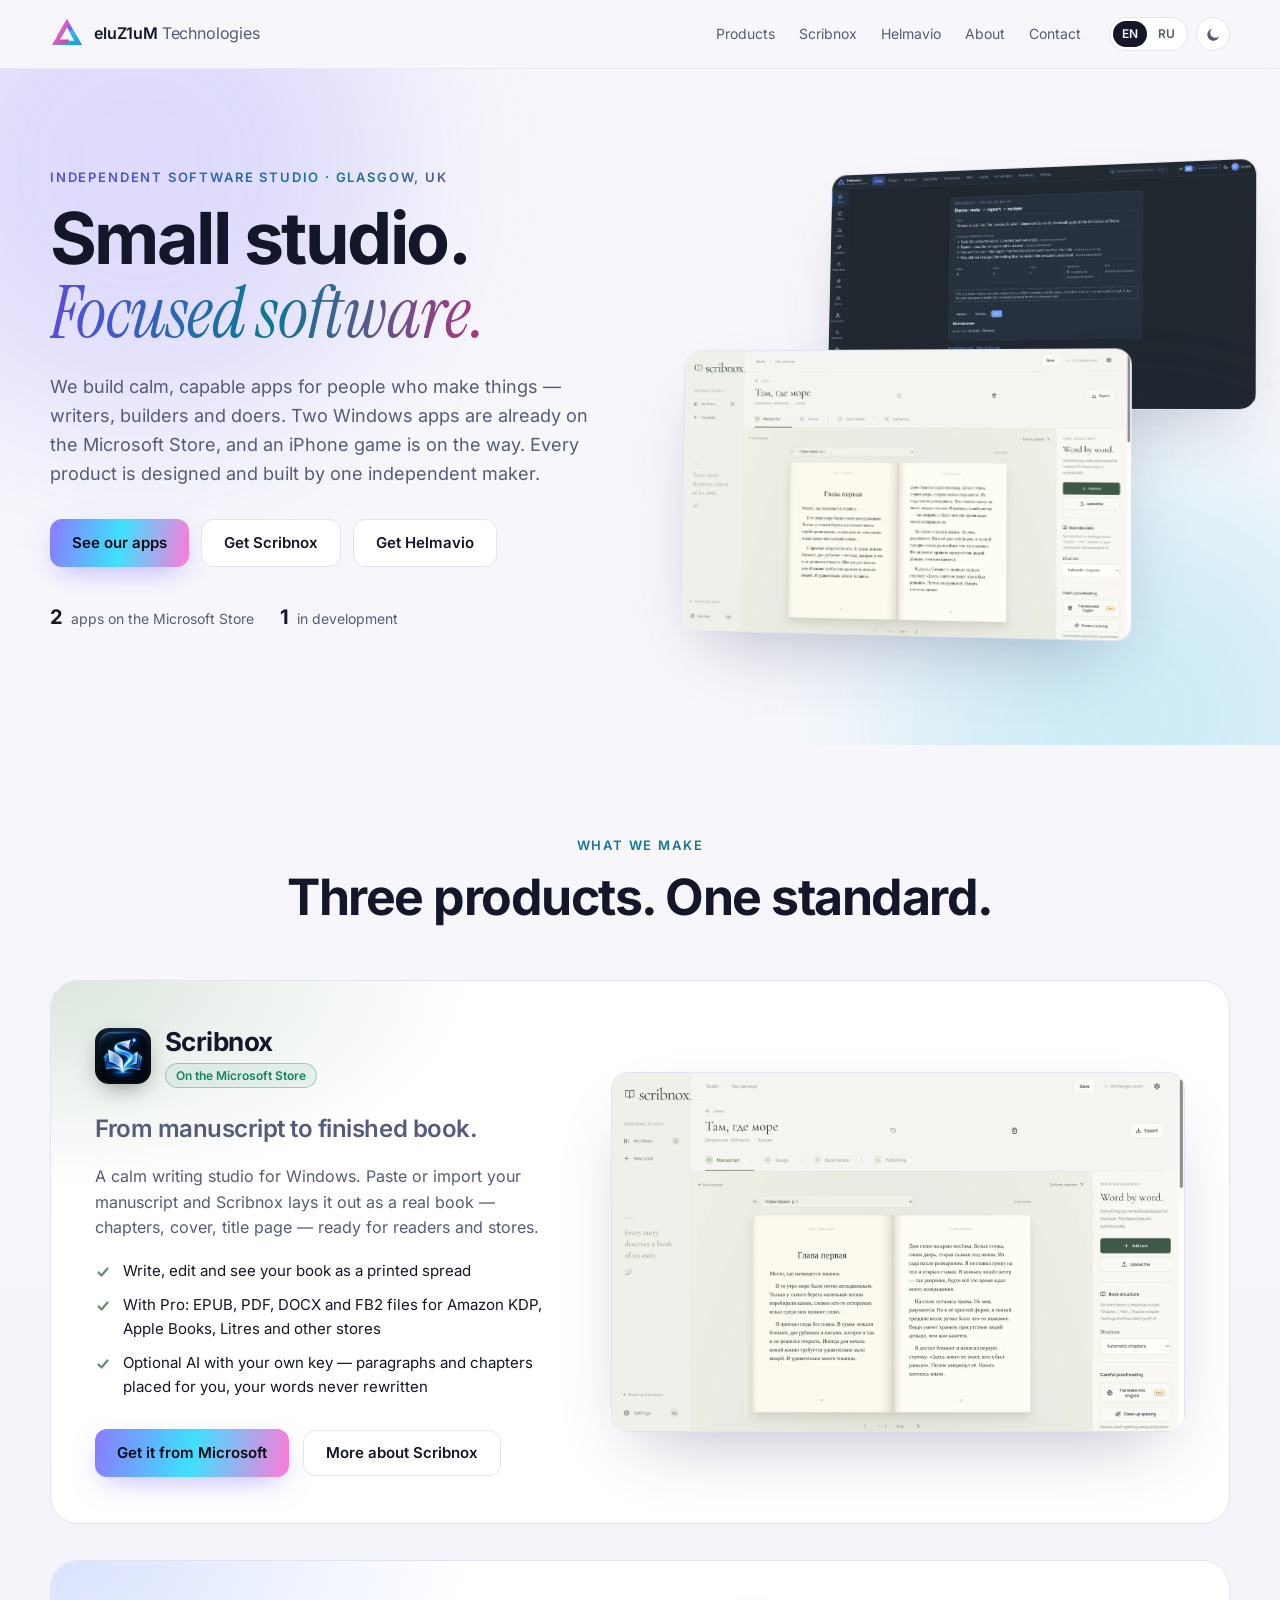
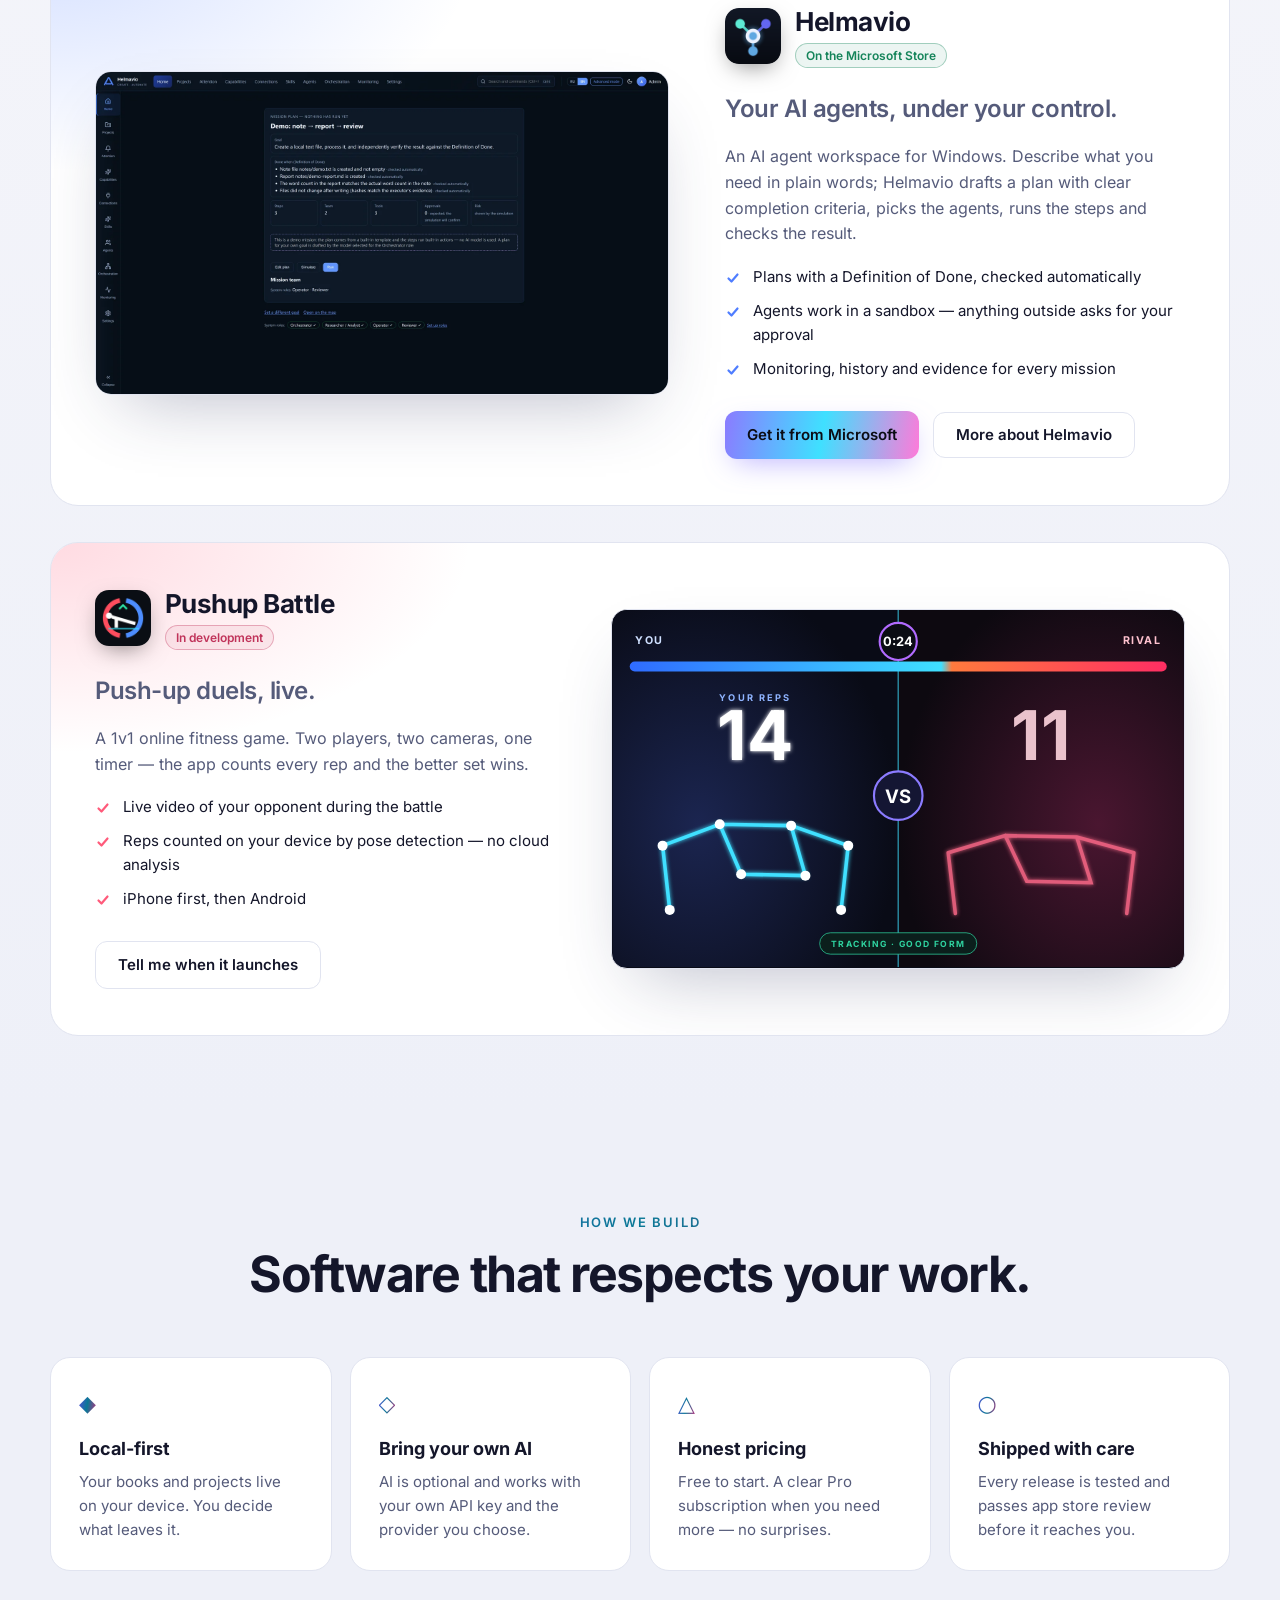
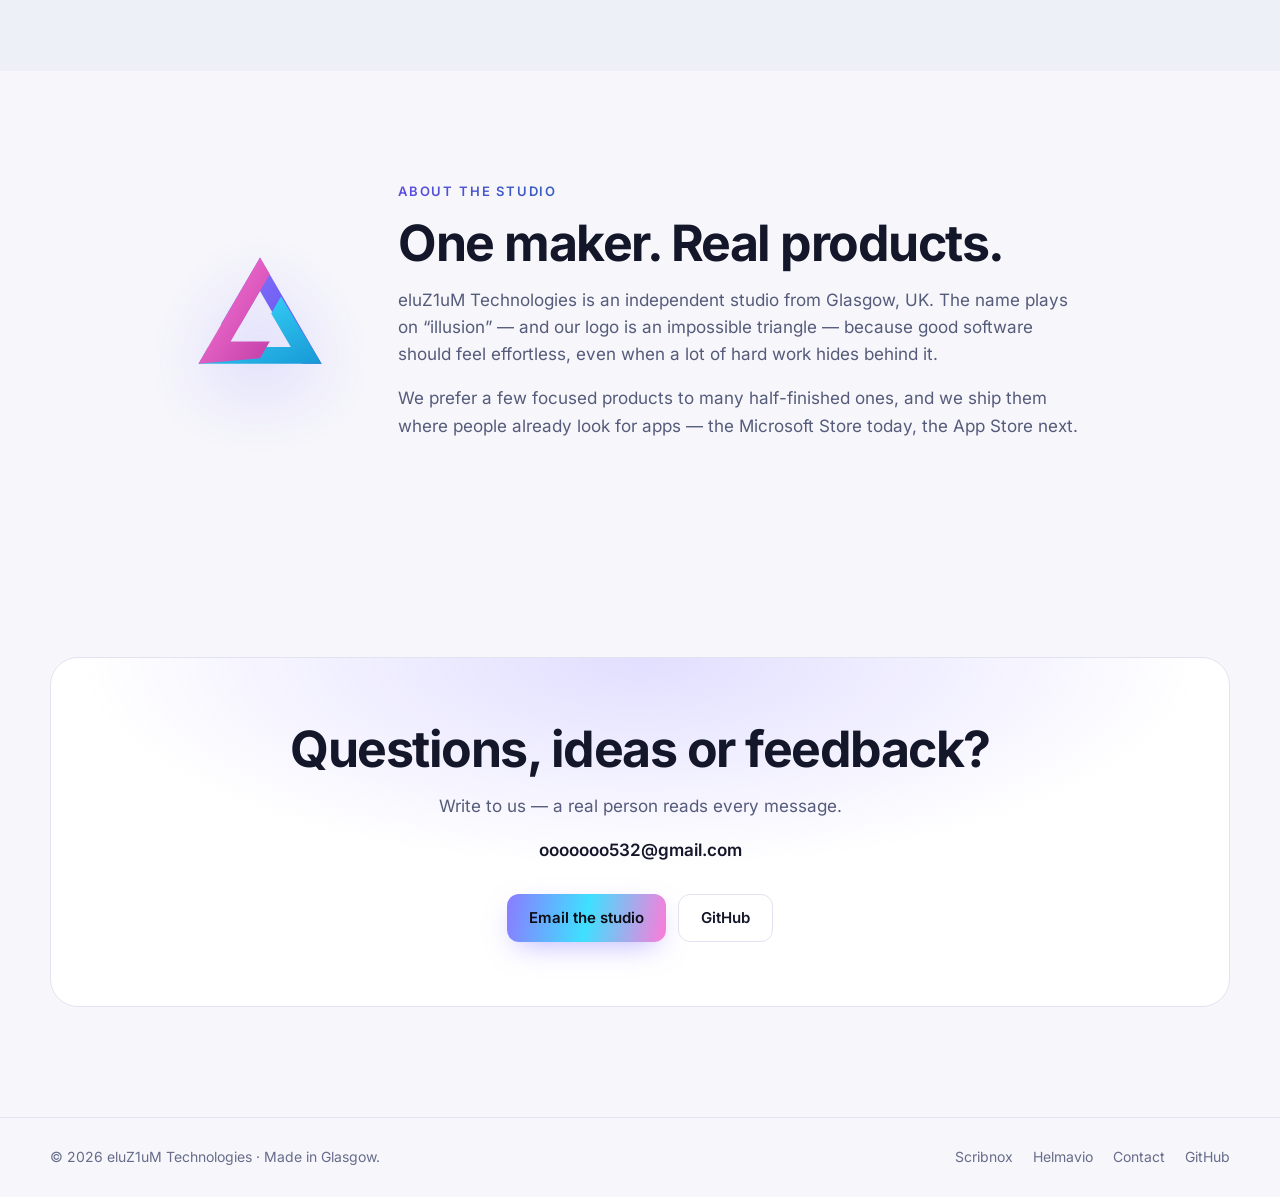
==== commit c3e3f7a4: "Proofread home and Scribnox page texts (EN and RU) Co-Authored-By: Claude Opus 5.5 <noreply@anthropi" ====
--- a/index.html
+++ b/index.html
@@ -111,10 +111,10 @@
         <div class="p-copy">
           <div class="p-name"><img src="assets/scribnox-icon.png" alt="" width="56" height="56"><div><h3><a href="scribnox/">Scribnox</a></h3><span class="tag live" data-i18n="tag.live">On the Microsoft Store</span></div></div>
           <p class="p-tagline" data-i18n="sx.tagline">From manuscript to finished book.</p>
-          <p data-i18n="sx.text">A quiet writing studio for Windows. Paste or import your manuscript and Scribnox lays it out as a real book — chapters, cover, title page — ready for readers and stores.</p>
+          <p data-i18n="sx.text">A calm writing studio for Windows. Paste or import your manuscript and Scribnox lays it out as a real book — chapters, cover, title page — ready for readers and stores.</p>
           <ul class="ticks">
             <li data-i18n="sx.b1">Write, edit and see your book as a printed spread</li>
-            <li data-i18n="sx.b2">EPUB, PDF, DOCX and FB2 for stores like Amazon KDP, Apple Books and Litres (Pro)</li>
+            <li data-i18n="sx.b2">With Pro: EPUB, PDF, DOCX and FB2 files for Amazon KDP, Apple Books, Litres and other stores</li>
             <li data-i18n="sx.b3">Optional AI with your own key — paragraphs and chapters placed for you, your words never rewritten</li>
           </ul>
           <div class="p-cta">
@@ -204,7 +204,7 @@
         <div class="card reveal"><span class="ic" aria-hidden="true">◆</span><h3 data-i18n="pr.c1h">Local-first</h3><p data-i18n="pr.c1">Your books and projects live on your device. You decide what leaves it.</p></div>
         <div class="card reveal"><span class="ic" aria-hidden="true">◇</span><h3 data-i18n="pr.c2h">Bring your own AI</h3><p data-i18n="pr.c2">AI is optional and works with your own API key and the provider you choose.</p></div>
         <div class="card reveal"><span class="ic" aria-hidden="true">△</span><h3 data-i18n="pr.c3h">Honest pricing</h3><p data-i18n="pr.c3">Free to start. A clear Pro subscription when you need more — no surprises.</p></div>
-        <div class="card reveal"><span class="ic" aria-hidden="true">○</span><h3 data-i18n="pr.c4h">Shipped with care</h3><p data-i18n="pr.c4">Every release is tested and passes Microsoft Store certification before it reaches you.</p></div>
+        <div class="card reveal"><span class="ic" aria-hidden="true">○</span><h3 data-i18n="pr.c4h">Shipped with care</h3><p data-i18n="pr.c4">Every release is tested and passes app store review before it reaches you.</p></div>
       </div>
     </div>
   </section>
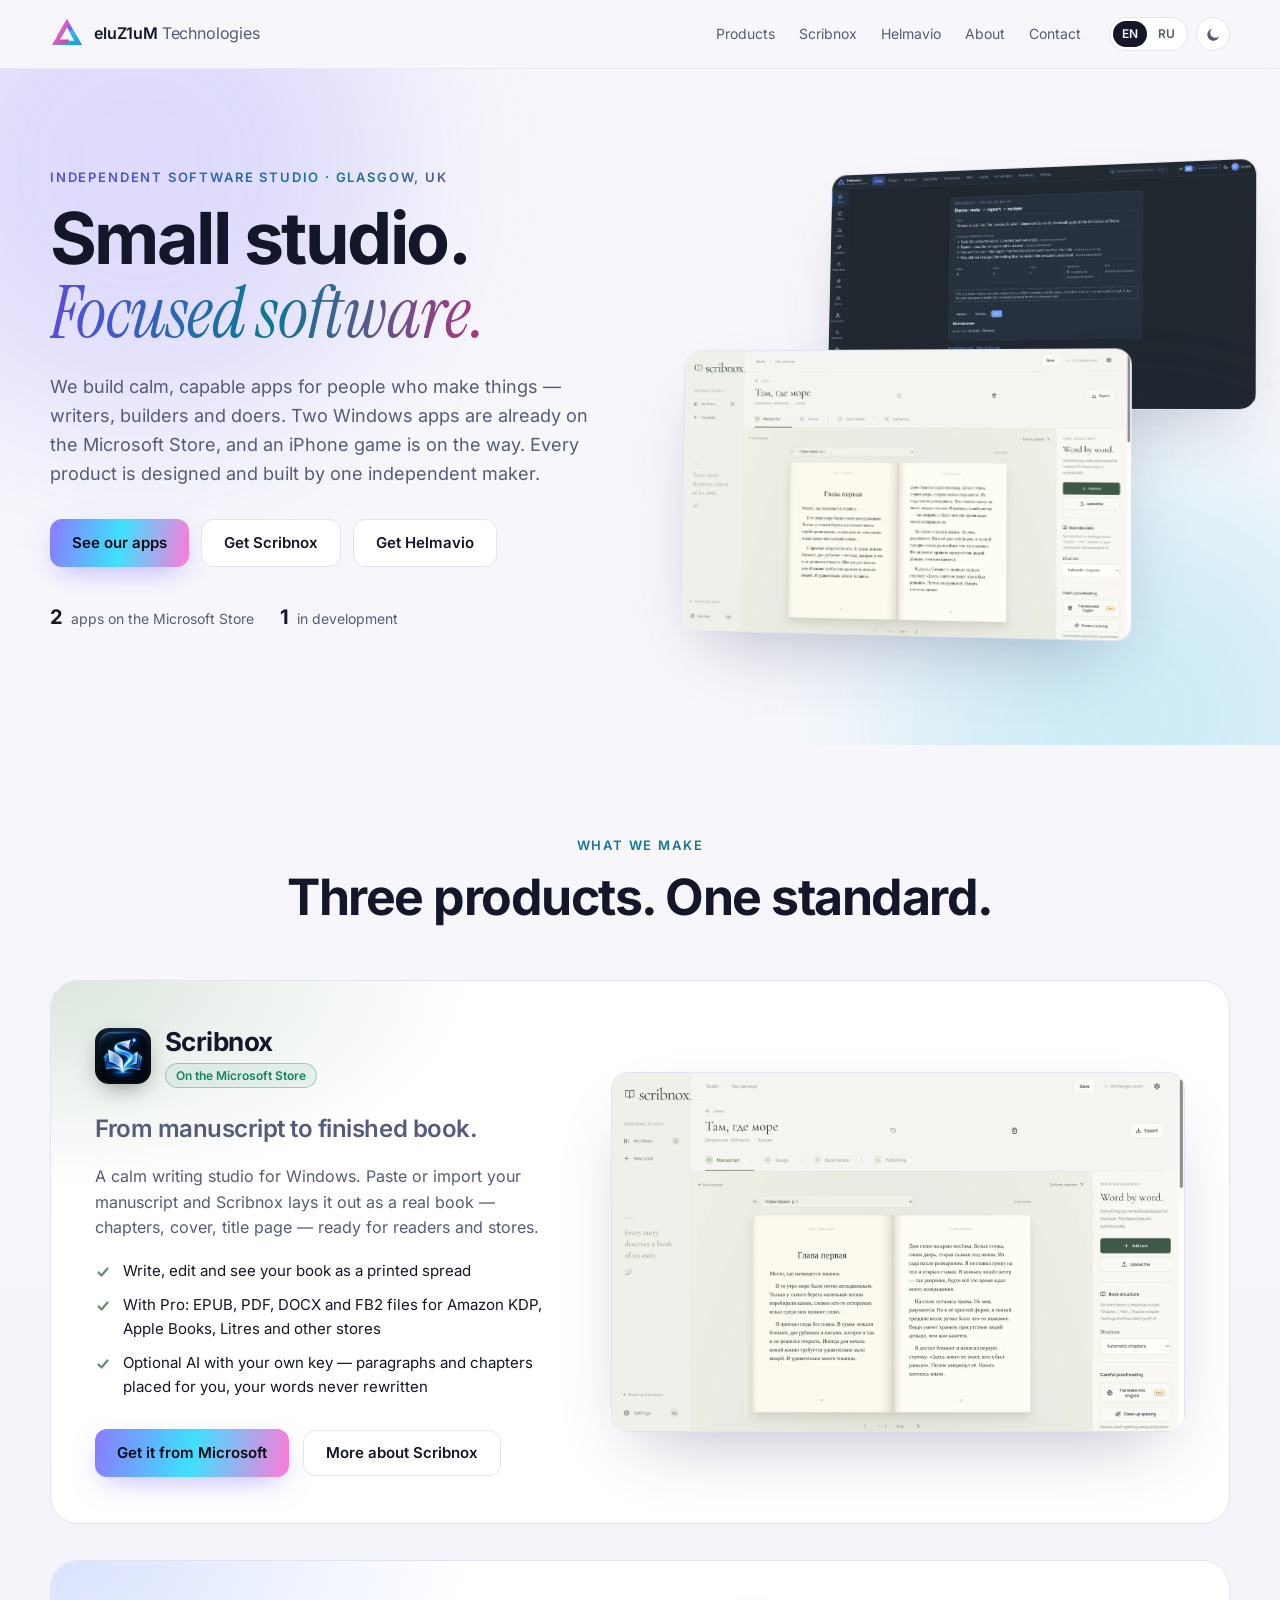
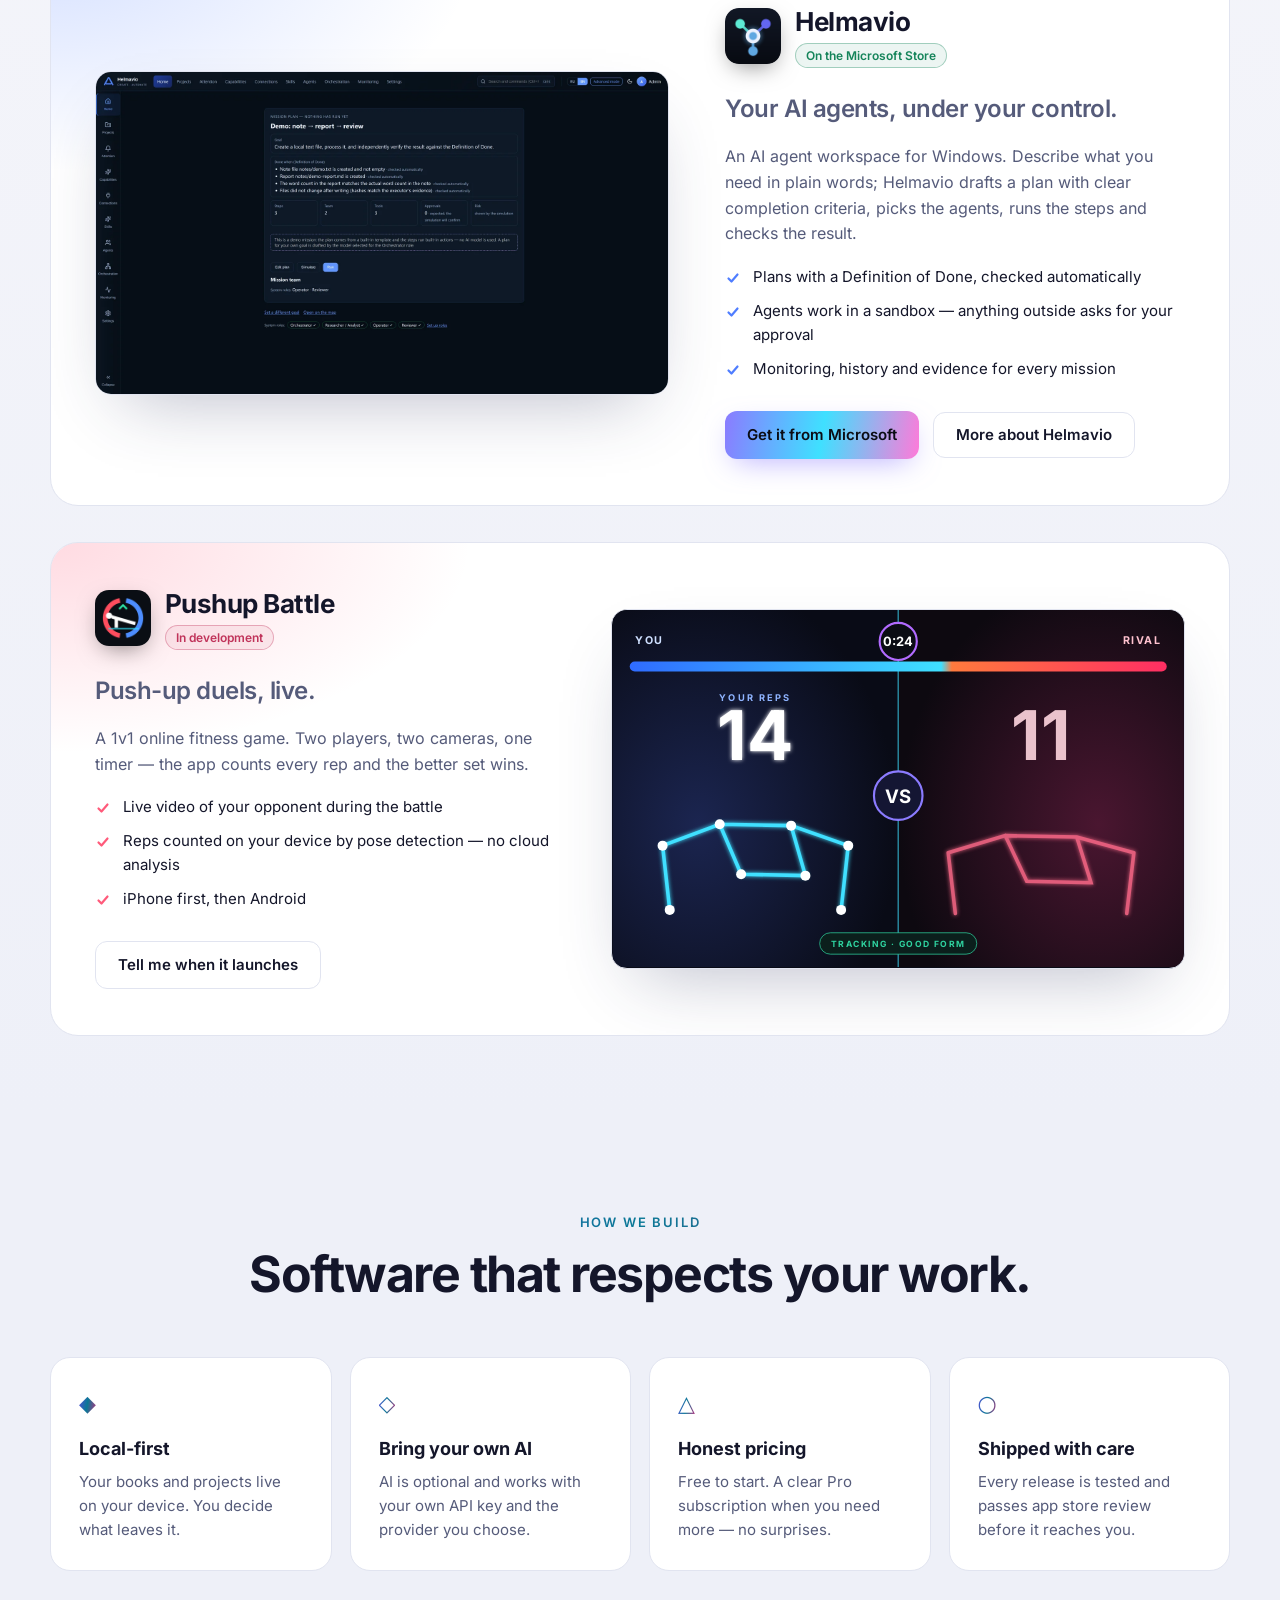
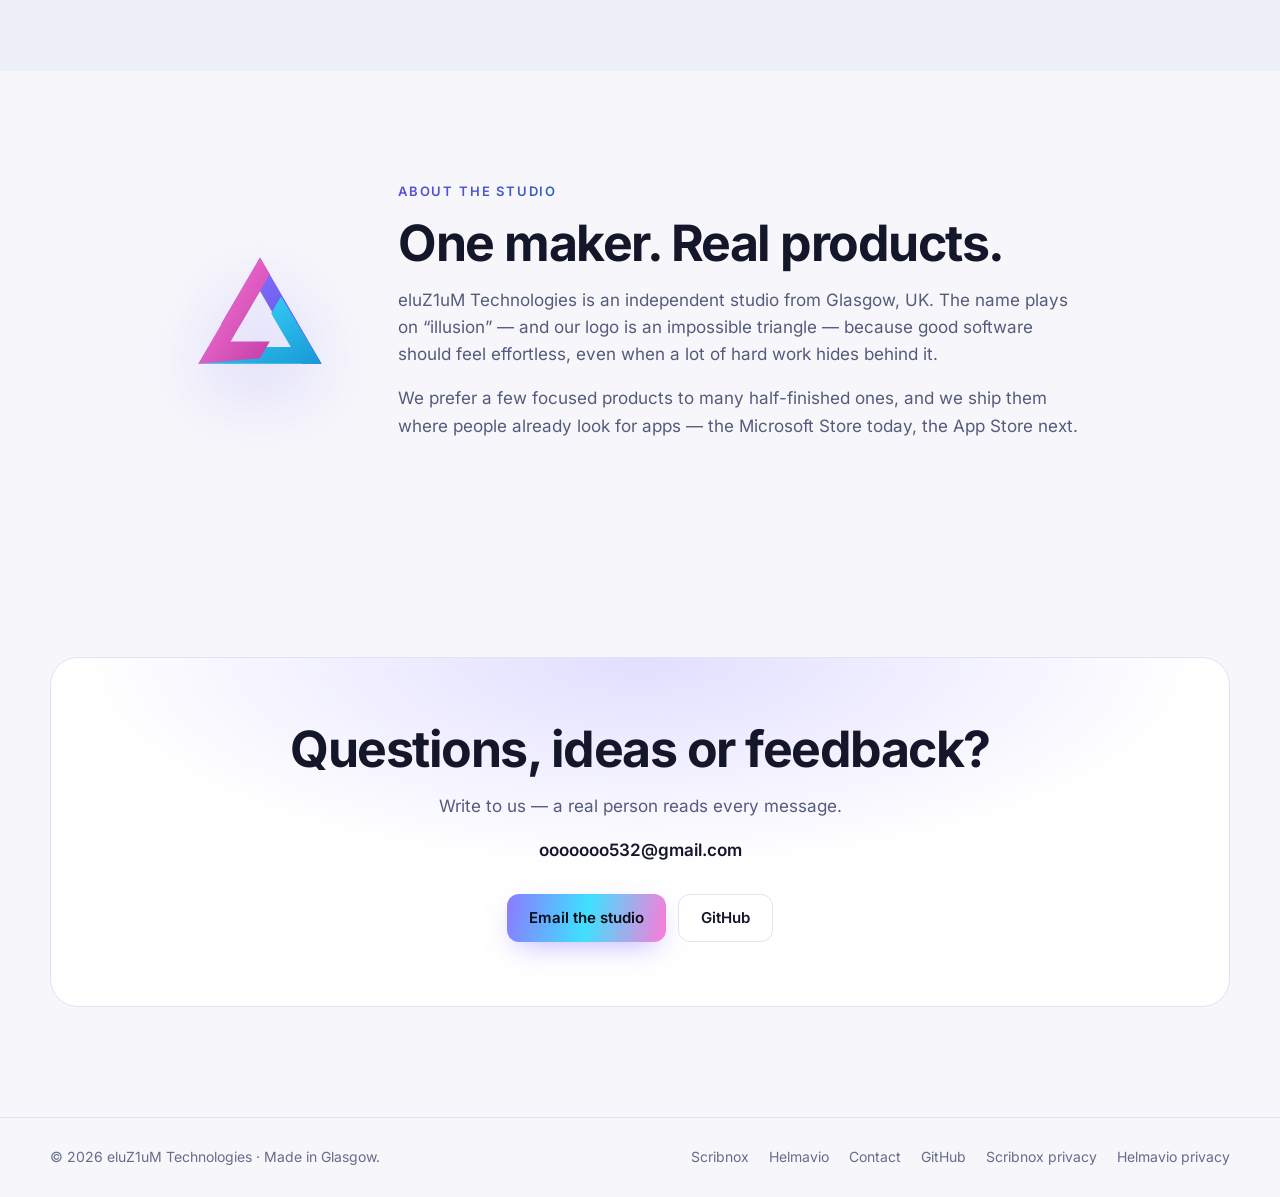
==== commit 2295cd3b: "Site: correct Pro payment note (Stripe), link privacy policies in the footer Co-Authored-By: Claude " ====
--- a/index.html
+++ b/index.html
@@ -244,6 +244,8 @@
       <a href="helmavio/">Helmavio</a>
       <a href="#contact" data-i18n="nav.contact">Contact</a>
       <a href="https://github.com/eluZ1uM" target="_blank" rel="noopener">GitHub</a>
+      <a href="https://eluz1um.github.io/scribnox-privacy/" data-ru-href="https://eluz1um.github.io/scribnox-privacy/ru.html" data-i18n="ft.privacy.sx">Scribnox privacy</a>
+      <a href="https://eluz1um.github.io/helmavio-privacy/privacy.html" data-ru-href="https://eluz1um.github.io/helmavio-privacy/privacy.html#russian" data-i18n="ft.privacy.hm">Helmavio privacy</a>
     </nav>
   </div>
 </footer>
